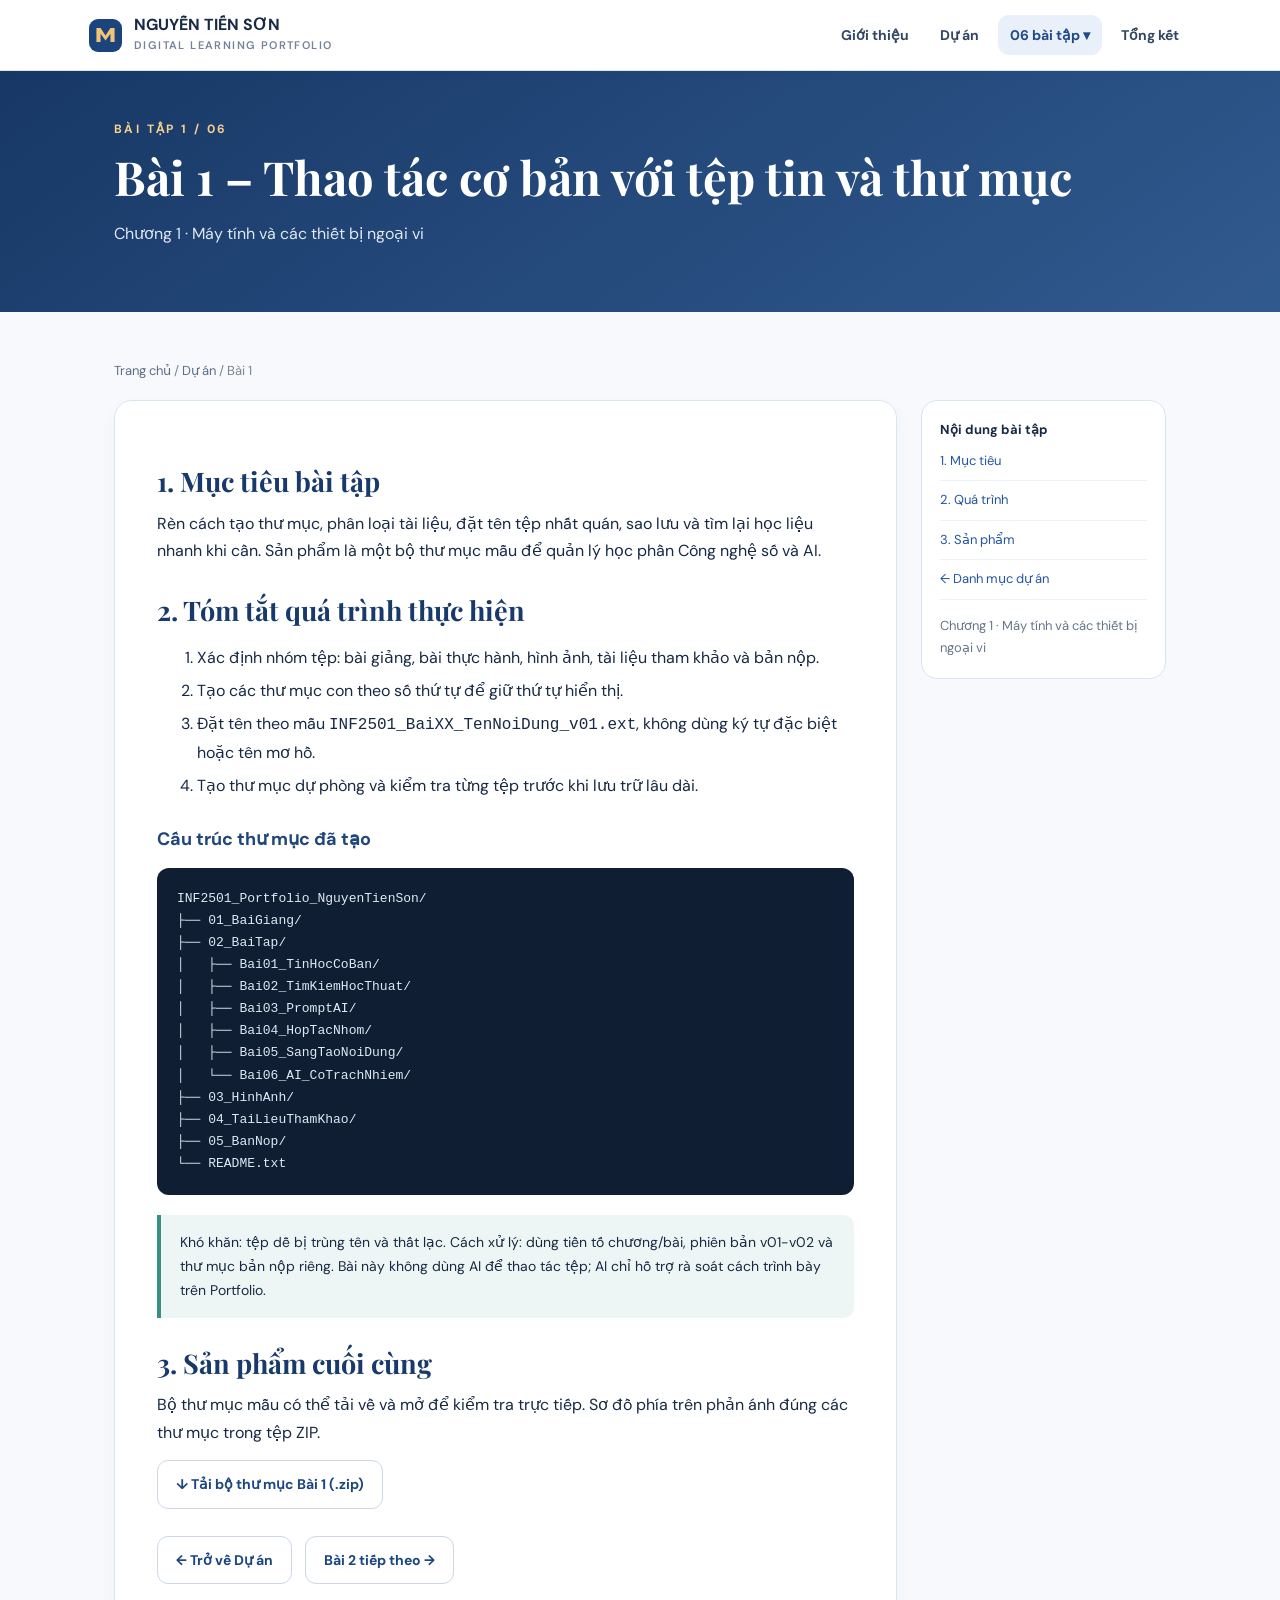
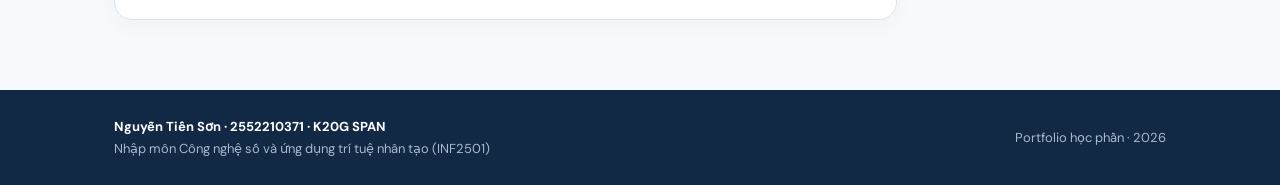
==== bai1.html @ 45c029fb "Initial commit" ====
<!doctype html><html lang="vi"><head><meta charset="UTF-8"><meta name="viewport" content="width=device-width, initial-scale=1"><meta name="description" content="Portfolio học phần Nhập môn Công nghệ số và ứng dụng trí tuệ nhân tạo của Nguyễn Tiến Sơn, K20G SPAN."><title>Bài 1 – Thao tác cơ bản với tệp tin và thư mục | Nguyễn Tiến Sơn</title><link rel="stylesheet" href="assets/style.css"></head><body><header><nav class="nav"><a class="brand" href="index.html"><svg viewBox="0 0 40 40" fill="none" aria-hidden="true"><rect width="40" height="40" rx="11" fill="#1B437C"/><path d="M9 28V11h5l6 9 6-9h5v17h-5V18l-6 8-6-8v10H9z" fill="#F1C577"/></svg><span>NGUYỄN TIẾN SƠN<br><small>Digital learning portfolio</small></span></a><div class="menu"><a href="index.html" class="">Giới thiệu</a><a href="projects.html" class="">Dự án</a><details class="current"><summary>06 bài tập ▾</summary><div class="dropdown"><a href="bai1.html">Bài 1 · Quản lý tệp tin</a><a href="bai2.html">Bài 2 · Đánh giá nguồn học thuật</a><a href="bai3.html">Bài 3 · Viết prompt hiệu quả</a><a href="bai4.html">Bài 4 · Hợp tác trực tuyến</a><a href="bai5.html">Bài 5 · Sáng tạo nội dung với AI</a><a href="bai6.html">Bài 6 · Sử dụng AI có trách nhiệm</a></div></details><a href="conclusion.html" class="">Tổng kết</a></div></nav></header><main><section class="pagehead"><div class="wrap"><div class="eyebrow">Bài tập 1 / 06</div><h1>Bài 1 – Thao tác cơ bản với tệp tin và thư mục</h1><p>Chương 1 · Máy tính và các thiết bị ngoại vi</p></div></section><section class="main"><div class="wrap"><div class="crumb"><a href="index.html">Trang chủ</a> / <a href="projects.html">Dự án</a> / Bài 1</div><div class="content-shell"><article class="content"><h2 id="muctieu">1. Mục tiêu bài tập</h2><p>Rèn cách tạo thư mục, phân loại tài liệu, đặt tên tệp nhất quán, sao lưu và tìm lại học liệu nhanh khi cần. Sản phẩm là một bộ thư mục mẫu để quản lý học phần Công nghệ số và AI.</p><h2 id="quatrinh">2. Tóm tắt quá trình thực hiện</h2><ol><li>Xác định nhóm tệp: bài giảng, bài thực hành, hình ảnh, tài liệu tham khảo và bản nộp.</li><li>Tạo các thư mục con theo số thứ tự để giữ thứ tự hiển thị.</li><li>Đặt tên theo mẫu <code>INF2501_BaiXX_TenNoiDung_v01.ext</code>, không dùng ký tự đặc biệt hoặc tên mơ hồ.</li><li>Tạo thư mục dự phòng và kiểm tra từng tệp trước khi lưu trữ lâu dài.</li></ol><h3>Cấu trúc thư mục đã tạo</h3><pre>INF2501_Portfolio_NguyenTienSon/
├── 01_BaiGiang/
├── 02_BaiTap/
│   ├── Bai01_TinHocCoBan/
│   ├── Bai02_TimKiemHocThuat/
│   ├── Bai03_PromptAI/
│   ├── Bai04_HopTacNhom/
│   ├── Bai05_SangTaoNoiDung/
│   └── Bai06_AI_CoTrachNhiem/
├── 03_HinhAnh/
├── 04_TaiLieuThamKhao/
├── 05_BanNop/
└── README.txt</pre><div class="note">Khó khăn: tệp dễ bị trùng tên và thất lạc. Cách xử lý: dùng tiền tố chương/bài, phiên bản v01-v02 và thư mục bản nộp riêng. Bài này không dùng AI để thao tác tệp; AI chỉ hỗ trợ rà soát cách trình bày trên Portfolio.</div><h2 id="sanpham">3. Sản phẩm cuối cùng</h2><p>Bộ thư mục mẫu có thể tải về và mở để kiểm tra trực tiếp. Sơ đồ phía trên phản ánh đúng các thư mục trong tệp ZIP.</p><p><a class="btn" href="tai-lieu/Bai01_CauTrucThuMuc.zip" download>↓ Tải bộ thư mục Bài 1 (.zip)</a></p><div class="actions"><a class="btn" href="projects.html">← Trở về Dự án</a><a class="btn" href="bai2.html">Bài 2 tiếp theo →</a></div></article><aside class="side"><strong>Nội dung bài tập</strong><a href="#muctieu">1. Mục tiêu</a><a href="#quatrinh">2. Quá trình</a><a href="#sanpham">3. Sản phẩm</a><a href="projects.html">← Danh mục dự án</a><div style="margin-top:15px;color:#66768b">Chương 1 · Máy tính và các thiết bị ngoại vi</div></aside></div></div></section></main><footer><div class="wrap"><div><strong>Nguyễn Tiến Sơn · 2552210371 · K20G SPAN</strong><br><span class="footer-note">Nhập môn Công nghệ số và ứng dụng trí tuệ nhân tạo (INF2501)</span></div><div class="footer-note">Portfolio học phần · 2026</div></div></footer><script src="assets/app.js"></script></body></html>
---- assets/style.css ----
@import url('https://fonts.googleapis.com/css2?family=DM+Sans:wght@400;500;600;700&family=Playfair+Display:wght@600;700&display=swap');
:root{--ink:#172944;--blue:#193c78;--blue2:#3056a0;--gold:#eebf6b;--muted:#596778;--line:#dae4f0;--paper:#f7f9fc;--white:#fff;--green:#0e766b}*{box-sizing:border-box}html{scroll-behavior:smooth}body{margin:0;color:var(--ink);background:var(--paper);font:16px/1.73 'DM Sans',Arial,sans-serif}a{color:#2455a1;text-decoration:none}a:hover{text-decoration:underline}a:focus-visible,button:focus-visible{outline:3px solid #edb444;outline-offset:3px}header{background:#fff;border-bottom:1px solid var(--line);position:sticky;top:0;z-index:15;box-shadow:0 2px 12px #2238520a}.nav{max-width:1150px;margin:auto;padding:15px 24px;display:flex;align-items:center;justify-content:space-between;gap:24px}.brand{display:flex;align-items:center;gap:12px;color:var(--ink);font-weight:700;line-height:1.18}.brand svg{height:33px;width:33px}.brand small{font-size:11px;letter-spacing:1.4px;font-weight:600;color:#73829b;text-transform:uppercase}.menu{display:flex;align-items:center;gap:7px;flex-wrap:wrap}.menu>a,.menu details>summary{padding:8px 12px;border-radius:11px;color:#324764;font-size:14px;font-weight:700;cursor:pointer;list-style:none}.menu>a.current,.menu details.current>summary,.menu>a:hover,.menu details>summary:hover{background:#eaf0f9;color:#204a89;text-decoration:none}.menu details{position:relative}.menu summary::-webkit-details-marker{display:none}.dropdown{position:absolute;right:0;top:42px;width:260px;background:white;box-shadow:0 13px 38px #26344e24;padding:9px;border:1px solid var(--line);border-radius:14px}.dropdown a{display:block;padding:9px 12px;border-radius:7px;font-size:13px}.dropdown a:hover{background:#eff4fa;text-decoration:none}.wrap{max-width:1100px;margin:auto;padding:0 24px}.hero{background:linear-gradient(125deg,#102b5b 0%,#214c8a 67%,#3b679c 100%);color:#fff;padding:72px 0;position:relative;overflow:hidden}.hero:after{content:'';position:absolute;width:430px;height:430px;border:1px solid #ffffff20;border-radius:50%;right:-150px;top:-90px;box-shadow:0 0 0 66px #ffffff08,0 0 0 130px #ffffff06;pointer-events:none}.hero .wrap{display:grid;grid-template-columns:1.3fr .7fr;align-items:center;gap:65px}.eyebrow{font-size:12px;letter-spacing:2.4px;text-transform:uppercase;font-weight:700;color:#f7cf8b}.hero h1{font:700 clamp(38px,5.5vw,69px)/1.1 'Playfair Display',Georgia,serif;margin:14px 0 22px}.hero h1 span{color:var(--gold)}.hero p{max-width:620px;color:#e5ecf7;font-size:17px}.hero-photo{width:100%;max-width:315px;aspect-ratio:4/5;object-fit:cover;object-position:50% 21%;border-radius:170px 170px 20px 20px;border:7px solid #ffffffd0;box-shadow:0 18px 55px #0003;justify-self:center;background:white}.pills{display:flex;flex-wrap:wrap;gap:10px;margin:25px 0}.pill{display:inline-flex;padding:7px 13px;border:1px solid #ffffff5b;background:#ffffff16;color:#fff;border-radius:99px;font-size:12px;font-weight:700}.actions{display:flex;gap:13px;flex-wrap:wrap;margin-top:27px}.btn{border:1px solid #ced8e6;display:inline-flex;gap:8px;align-items:center;justify-content:center;padding:11px 18px;border-radius:11px;font-size:14px;font-weight:700;background:white;color:#1b467f;cursor:pointer}.btn:hover{text-decoration:none;background:#f0f4fa}.btn.gold{background:var(--gold);border-color:var(--gold);color:#172944}.btn.gold:hover{background:#ffcf84}.main{padding:48px 0 70px}.section-title{font:700 31px/1.25 'Playfair Display',Georgia,serif;margin:0 0 15px}.section-intro{color:var(--muted);max-width:810px;margin-bottom:24px}.grid{display:grid;grid-template-columns:repeat(3,minmax(0,1fr));gap:20px}.card{border:1px solid var(--line);border-radius:18px;background:#fff;padding:24px;box-shadow:0 7px 20px #12326108}.card h2,.card h3{margin:8px 0 7px;font-size:20px;line-height:1.35}.card p{color:#566477;font-size:14px}.card .tag{color:var(--green);font-size:12px;letter-spacing:.7px;font-weight:800;text-transform:uppercase}.card .n{font:700 45px/1 'Playfair Display',Georgia,serif;color:#d9e4f3}.card .foot{border-top:1px solid #e9eef6;padding-top:12px;margin-top:18px;font-weight:700;font-size:13px}.content{background:#fff;border:1px solid var(--line);border-radius:18px;padding:35px 42px;box-shadow:0 7px 20px #12326108}.content h2{font:700 27px/1.35 'Playfair Display',Georgia,serif;margin:27px 0 10px;color:#18396b}.content h3{font-size:18px;margin:24px 0 8px;color:#204779}.content p{margin:0 0 14px}.content li{margin:5px 0}.content table{width:100%;border-collapse:collapse;margin:17px 0 24px;font-size:14px}.content th,.content td{border:1px solid #d9e2ef;text-align:left;padding:10px 12px;vertical-align:top}.content th{background:#edf2f9}.content blockquote{border-left:4px solid #d5a548;margin:18px 0;padding:12px 18px;background:#fffbef;color:#46536d}.content pre{background:#101e33;color:#dfe9f5;padding:20px;border-radius:12px;overflow:auto;line-height:1.7;font-size:13px}.crumb{color:#7b8695;font-size:13px;margin-bottom:18px}.crumb a{color:#5b6e87}.pagehead{background:linear-gradient(145deg,#173866,#315a8f);padding:48px 0;color:white}.pagehead h1{font:700 clamp(30px,4vw,47px)/1.17 'Playfair Display',Georgia,serif;margin:9px 0}.pagehead p{color:#e0e8f3;max-width:780px}.content-shell{display:grid;grid-template-columns:minmax(0,1fr) 245px;gap:24px;align-items:start}.side{position:sticky;top:100px;background:white;border:1px solid var(--line);padding:18px;border-radius:16px;font-size:13px}.side a{display:block;padding:8px 0;border-bottom:1px solid #ecf0f7}.note{background:#eef6f5;border-left:4px solid #389084;padding:15px 19px;border-radius:0 10px 10px 0;font-size:14px;margin:20px 0}.flag{background:#fff4e2;border-left:4px solid #dcb05b;padding:15px 19px;border-radius:0 10px 10px 0;font-size:14px;margin:20px 0}.diagram{display:flex;align-items:stretch;gap:12px;flex-wrap:wrap;margin:21px 0}.step{background:#f1f5fb;border:1px solid #d4e0ee;padding:18px 17px;flex:1;min-width:155px;border-radius:13px;font-weight:700;font-size:14px}.step small{display:block;font-weight:400;color:#536780;font-size:12px}.sample-poster{padding:36px;border-radius:18px;color:white;background:radial-gradient(circle at 85% 20%,#f9ce8245,transparent 31%),linear-gradient(135deg,#19315f,#1c5b74);overflow:hidden}.sample-poster .big{font:700 38px/1.2 'Playfair Display',Georgia,serif;max-width:600px;margin:6px 0 15px}.sample-poster .columns{display:grid;grid-template-columns:repeat(5,1fr);gap:10px}.sample-poster .columns>div{background:#ffffff17;border:1px solid #ffffff40;padding:12px;border-radius:9px;font-size:13px}.sample-poster .columns strong{display:block;color:#ffe0a8;font-size:23px}.refs{font-size:12.5px;color:#5a6a7d;margin-top:22px;border-top:1px solid #e3eaf3;padding-top:13px;word-break:break-word}.project-links{display:grid;grid-template-columns:repeat(2,1fr);gap:12px}.project-links a{border:1px solid var(--line);padding:11px 14px;border-radius:11px;font-size:14px;font-weight:700;background:#f9fbfd}.project-links a:hover{background:#edf3fa;text-decoration:none}footer{background:#112944;color:#c9d7e8;padding:26px 0;font-size:13px}footer strong{color:white}footer .wrap{display:flex;align-items:center;justify-content:space-between;gap:14px;flex-wrap:wrap}.footer-note{opacity:.83}.two{display:grid;grid-template-columns:1fr 1fr;gap:23px}.small{font-size:13px;color:#647486}.toc-list{padding-left:23px}.toc-list li{margin:8px 0}::selection{background:#e9ce90;color:#152844}@media(max-width:850px){.hero .wrap{grid-template-columns:1fr 220px;gap:30px}.grid{grid-template-columns:repeat(2,1fr)}.content-shell{grid-template-columns:1fr}.side{position:static}.sample-poster .columns{grid-template-columns:repeat(3,1fr)}}@media(max-width:620px){.nav{display:block;padding:12px 17px}.menu{margin-top:12px;gap:0}.menu>a,.menu details>summary{font-size:12px;padding:7px 9px}.dropdown{left:0;right:auto}.wrap{padding:0 17px}.hero{padding:40px 0}.hero .wrap{display:flex;flex-direction:column-reverse;align-items:flex-start;gap:27px}.hero-photo{width:165px;border-width:5px;align-self:flex-start;border-radius:100px 100px 16px 16px}.hero h1{font-size:40px}.main{padding:26px 0 45px}.content{padding:23px 18px}.grid,.two,.project-links{grid-template-columns:1fr}.pagehead{padding:29px 0}.sample-poster{padding:20px}.sample-poster .big{font-size:28px}.sample-poster .columns{grid-template-columns:repeat(2,1fr)}}
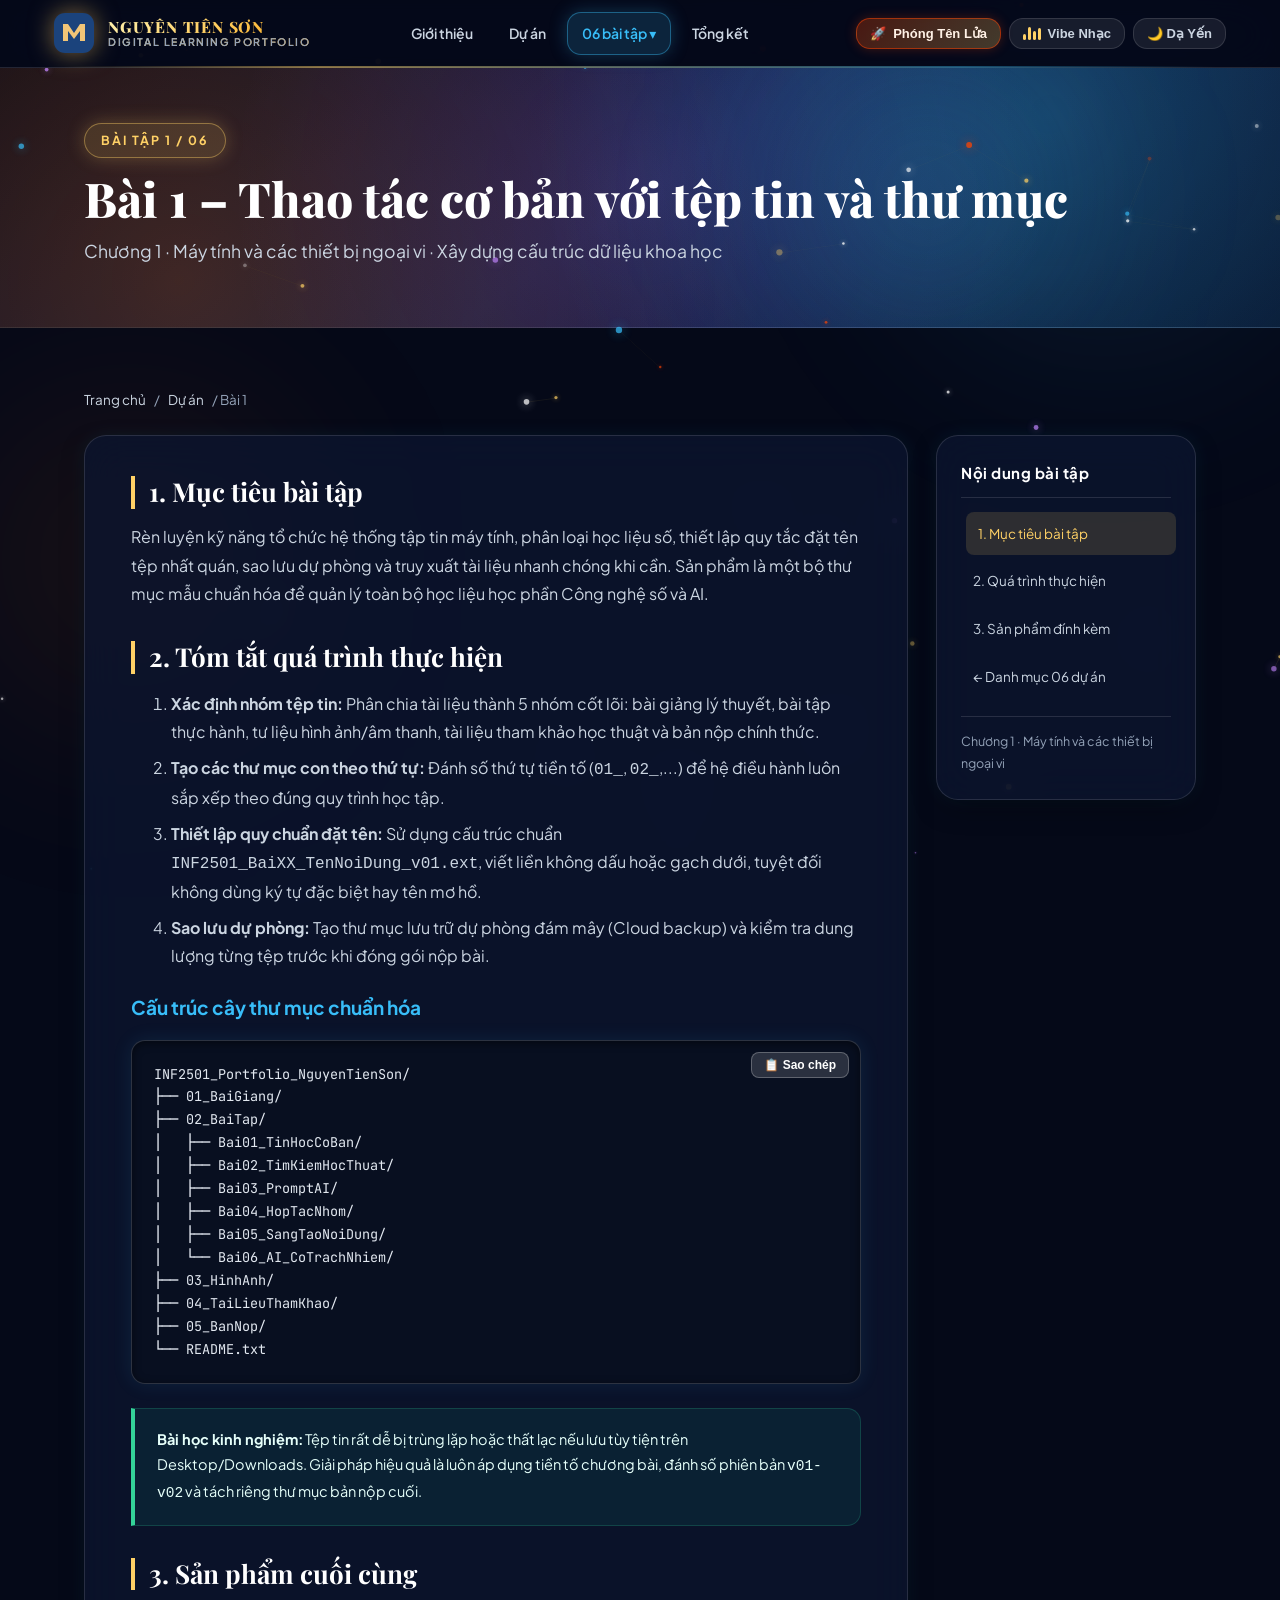
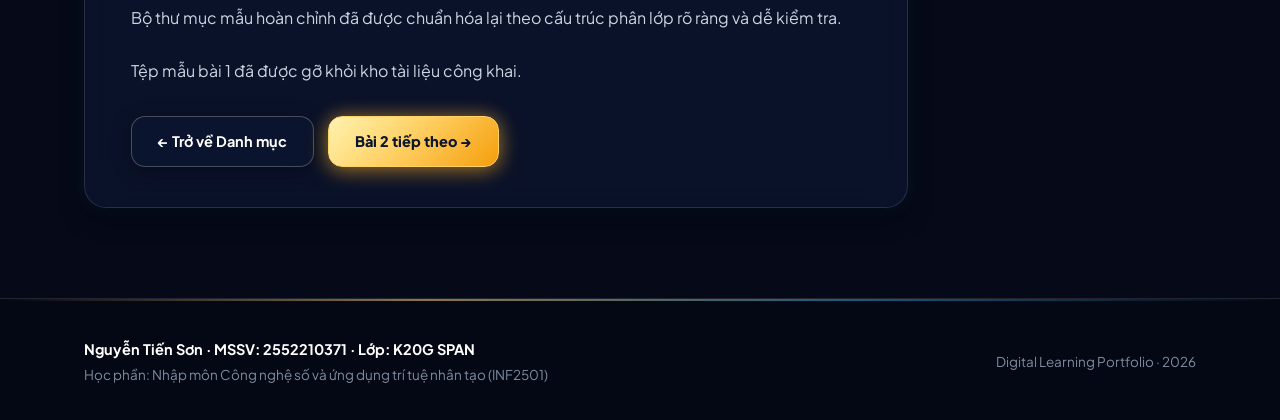
==== commit 1d153d27: "Clean portfolio draft" ====
--- a/bai1.html
+++ b/bai1.html
@@ -1,4 +1,78 @@
-<!doctype html><html lang="vi"><head><meta charset="UTF-8"><meta name="viewport" content="width=device-width, initial-scale=1"><meta name="description" content="Portfolio học phần Nhập môn Công nghệ số và ứng dụng trí tuệ nhân tạo của Nguyễn Tiến Sơn, K20G SPAN."><title>Bài 1 – Thao tác cơ bản với tệp tin và thư mục | Nguyễn Tiến Sơn</title><link rel="stylesheet" href="assets/style.css"></head><body><header><nav class="nav"><a class="brand" href="index.html"><svg viewBox="0 0 40 40" fill="none" aria-hidden="true"><rect width="40" height="40" rx="11" fill="#1B437C"/><path d="M9 28V11h5l6 9 6-9h5v17h-5V18l-6 8-6-8v10H9z" fill="#F1C577"/></svg><span>NGUYỄN TIẾN SƠN<br><small>Digital learning portfolio</small></span></a><div class="menu"><a href="index.html" class="">Giới thiệu</a><a href="projects.html" class="">Dự án</a><details class="current"><summary>06 bài tập ▾</summary><div class="dropdown"><a href="bai1.html">Bài 1 · Quản lý tệp tin</a><a href="bai2.html">Bài 2 · Đánh giá nguồn học thuật</a><a href="bai3.html">Bài 3 · Viết prompt hiệu quả</a><a href="bai4.html">Bài 4 · Hợp tác trực tuyến</a><a href="bai5.html">Bài 5 · Sáng tạo nội dung với AI</a><a href="bai6.html">Bài 6 · Sử dụng AI có trách nhiệm</a></div></details><a href="conclusion.html" class="">Tổng kết</a></div></nav></header><main><section class="pagehead"><div class="wrap"><div class="eyebrow">Bài tập 1 / 06</div><h1>Bài 1 – Thao tác cơ bản với tệp tin và thư mục</h1><p>Chương 1 · Máy tính và các thiết bị ngoại vi</p></div></section><section class="main"><div class="wrap"><div class="crumb"><a href="index.html">Trang chủ</a> / <a href="projects.html">Dự án</a> / Bài 1</div><div class="content-shell"><article class="content"><h2 id="muctieu">1. Mục tiêu bài tập</h2><p>Rèn cách tạo thư mục, phân loại tài liệu, đặt tên tệp nhất quán, sao lưu và tìm lại học liệu nhanh khi cần. Sản phẩm là một bộ thư mục mẫu để quản lý học phần Công nghệ số và AI.</p><h2 id="quatrinh">2. Tóm tắt quá trình thực hiện</h2><ol><li>Xác định nhóm tệp: bài giảng, bài thực hành, hình ảnh, tài liệu tham khảo và bản nộp.</li><li>Tạo các thư mục con theo số thứ tự để giữ thứ tự hiển thị.</li><li>Đặt tên theo mẫu <code>INF2501_BaiXX_TenNoiDung_v01.ext</code>, không dùng ký tự đặc biệt hoặc tên mơ hồ.</li><li>Tạo thư mục dự phòng và kiểm tra từng tệp trước khi lưu trữ lâu dài.</li></ol><h3>Cấu trúc thư mục đã tạo</h3><pre>INF2501_Portfolio_NguyenTienSon/
+<!doctype html>
+<html lang="vi" data-theme="dark">
+<head>
+  <meta charset="UTF-8">
+  <meta name="viewport" content="width=device-width, initial-scale=1">
+  <meta name="description" content="Portfolio học phần Nhập môn Công nghệ số và ứng dụng trí tuệ nhân tạo của Nguyễn Tiến Sơn, K20G SPAN.">
+  <title>Bài 1 – Thao tác cơ bản với tệp tin và thư mục | Nguyễn Tiến Sơn</title>
+  <link rel="stylesheet" href="assets/style.css">
+</head>
+<body>
+  <!-- Ambient Glow Backgrounds -->
+  <div class="ambient-glow ambient-glow-1"></div>
+  <div class="ambient-glow ambient-glow-2"></div>
+
+  <!-- Header Navigation -->
+  <header>
+    <nav class="nav">
+      <a class="brand" href="index.html">
+        <svg viewBox="0 0 40 40" fill="none" aria-hidden="true">
+          <rect width="40" height="40" rx="11" fill="#1B437C"/>
+          <path d="M9 28V11h5l6 9 6-9h5v17h-5V18l-6 8-6-8v10H9z" fill="#F1C577"/>
+        </svg>
+        <span>NGUYỄN TIẾN SƠN<br><small>Digital learning portfolio</small></span>
+      </a>
+      <div class="menu">
+        <a href="index.html" class="">Giới thiệu</a>
+        <a href="projects.html" class="">Dự án</a>
+        <details class="current">
+          <summary>06 bài tập ▾</summary>
+          <div class="dropdown">
+            <a href="bai1.html">Bài 1 · Quản lý tệp tin</a>
+            <a href="bai2.html">Bài 2 · Đánh giá nguồn học thuật</a>
+            <a href="bai3.html">Bài 3 · Viết prompt hiệu quả</a>
+            <a href="bai4.html">Bài 4 · Hợp tác trực tuyến</a>
+            <a href="bai5.html">Bài 5 · Sáng tạo nội dung với AI</a>
+            <a href="bai6.html">Bài 6 · Sử dụng AI có trách nhiệm</a>
+          </div>
+        </details>
+        <a href="conclusion.html" class="">Tổng kết</a>
+      </div>
+    </nav>
+  </header>
+
+  <main>
+    <!-- Page Header -->
+    <section class="pagehead">
+      <div class="wrap">
+        <div class="eyebrow">Bài tập 1 / 06</div>
+        <h1>Bài 1 – Thao tác cơ bản với tệp tin và thư mục</h1>
+        <p>Chương 1 · Máy tính và các thiết bị ngoại vi · Xây dựng cấu trúc dữ liệu khoa học</p>
+      </div>
+    </section>
+
+    <!-- Main Content -->
+    <section class="main">
+      <div class="wrap">
+        <div class="crumb">
+          <a href="index.html">Trang chủ</a> / <a href="projects.html">Dự án</a> / Bài 1
+        </div>
+        
+        <div class="content-shell">
+          <article class="content">
+            <h2 id="muctieu">1. Mục tiêu bài tập</h2>
+            <p>Rèn luyện kỹ năng tổ chức hệ thống tập tin máy tính, phân loại học liệu số, thiết lập quy tắc đặt tên tệp nhất quán, sao lưu dự phòng và truy xuất tài liệu nhanh chóng khi cần. Sản phẩm là một bộ thư mục mẫu chuẩn hóa để quản lý toàn bộ học liệu học phần Công nghệ số và AI.</p>
+
+            <h2 id="quatrinh">2. Tóm tắt quá trình thực hiện</h2>
+            <ol>
+              <li><strong>Xác định nhóm tệp tin:</strong> Phân chia tài liệu thành 5 nhóm cốt lõi: bài giảng lý thuyết, bài tập thực hành, tư liệu hình ảnh/âm thanh, tài liệu tham khảo học thuật và bản nộp chính thức.</li>
+              <li><strong>Tạo các thư mục con theo thứ tự:</strong> Đánh số thứ tự tiền tố (<code>01_</code>, <code>02_</code>,...) để hệ điều hành luôn sắp xếp theo đúng quy trình học tập.</li>
+              <li><strong>Thiết lập quy chuẩn đặt tên:</strong> Sử dụng cấu trúc chuẩn <code>INF2501_BaiXX_TenNoiDung_v01.ext</code>, viết liền không dấu hoặc gạch dưới, tuyệt đối không dùng ký tự đặc biệt hay tên mơ hồ.</li>
+              <li><strong>Sao lưu dự phòng:</strong> Tạo thư mục lưu trữ dự phòng đám mây (Cloud backup) và kiểm tra dung lượng từng tệp trước khi đóng gói nộp bài.</li>
+            </ol>
+
+            <h3>Cấu trúc cây thư mục chuẩn hóa</h3>
+            <pre>INF2501_Portfolio_NguyenTienSon/
 ├── 01_BaiGiang/
 ├── 02_BaiTap/
 │   ├── Bai01_TinHocCoBan/
@@ -10,4 +84,50 @@
 ├── 03_HinhAnh/
 ├── 04_TaiLieuThamKhao/
 ├── 05_BanNop/
-└── README.txt</pre><div class="note">Khó khăn: tệp dễ bị trùng tên và thất lạc. Cách xử lý: dùng tiền tố chương/bài, phiên bản v01-v02 và thư mục bản nộp riêng. Bài này không dùng AI để thao tác tệp; AI chỉ hỗ trợ rà soát cách trình bày trên Portfolio.</div><h2 id="sanpham">3. Sản phẩm cuối cùng</h2><p>Bộ thư mục mẫu có thể tải về và mở để kiểm tra trực tiếp. Sơ đồ phía trên phản ánh đúng các thư mục trong tệp ZIP.</p><p><a class="btn" href="tai-lieu/Bai01_CauTrucThuMuc.zip" download>↓ Tải bộ thư mục Bài 1 (.zip)</a></p><div class="actions"><a class="btn" href="projects.html">← Trở về Dự án</a><a class="btn" href="bai2.html">Bài 2 tiếp theo →</a></div></article><aside class="side"><strong>Nội dung bài tập</strong><a href="#muctieu">1. Mục tiêu</a><a href="#quatrinh">2. Quá trình</a><a href="#sanpham">3. Sản phẩm</a><a href="projects.html">← Danh mục dự án</a><div style="margin-top:15px;color:#66768b">Chương 1 · Máy tính và các thiết bị ngoại vi</div></aside></div></div></section></main><footer><div class="wrap"><div><strong>Nguyễn Tiến Sơn · 2552210371 · K20G SPAN</strong><br><span class="footer-note">Nhập môn Công nghệ số và ứng dụng trí tuệ nhân tạo (INF2501)</span></div><div class="footer-note">Portfolio học phần · 2026</div></div></footer><script src="assets/app.js"></script></body></html>+└── README.txt</pre>
+
+            <div class="note">
+              <strong>Bài học kinh nghiệm:</strong> Tệp tin rất dễ bị trùng lặp hoặc thất lạc nếu lưu tùy tiện trên Desktop/Downloads. Giải pháp hiệu quả là luôn áp dụng tiền tố chương bài, đánh số phiên bản <code>v01-v02</code> và tách riêng thư mục bản nộp cuối.
+            </div>
+
+            <h2 id="sanpham">3. Sản phẩm cuối cùng</h2>
+            <p>Bộ thư mục mẫu hoàn chỉnh đã được chuẩn hóa lại theo cấu trúc phân lớp rõ ràng và dễ kiểm tra.</p>
+
+            <p style="margin: 24px 0;">Tệp mẫu bài 1 đã được gỡ khỏi kho tài liệu công khai.</p>
+
+            <div class="actions">
+              <a class="btn" href="projects.html">← Trở về Danh mục</a>
+              <a class="btn gold" href="bai2.html">Bài 2 tiếp theo →</a>
+            </div>
+          </article>
+
+          <!-- Sticky Sidebar -->
+          <aside class="side">
+            <strong>Nội dung bài tập</strong>
+            <a href="#muctieu">1. Mục tiêu bài tập</a>
+            <a href="#quatrinh">2. Quá trình thực hiện</a>
+            <a href="#sanpham">3. Sản phẩm đính kèm</a>
+            <a href="projects.html">← Danh mục 06 dự án</a>
+            <div style="margin-top:18px; padding-top:14px; border-top:1px solid var(--line); color:var(--text-muted); font-size:12.5px;">
+              Chương 1 · Máy tính và các thiết bị ngoại vi
+            </div>
+          </aside>
+        </div>
+      </div>
+    </section>
+  </main>
+
+  <!-- Footer -->
+  <footer>
+    <div class="wrap">
+      <div>
+        <strong>Nguyễn Tiến Sơn · MSSV: 2552210371 · Lớp: K20G SPAN</strong><br>
+        <span class="footer-note">Học phần: Nhập môn Công nghệ số và ứng dụng trí tuệ nhân tạo (INF2501)</span>
+      </div>
+      <div class="footer-note">Digital Learning Portfolio · 2026</div>
+    </div>
+  </footer>
+
+  <script src="assets/app.js"></script>
+</body>
+</html>
--- a/assets/style.css
+++ b/assets/style.css
@@ -1,2 +1,2043 @@
-@import url('https://fonts.googleapis.com/css2?family=DM+Sans:wght@400;500;600;700&family=Playfair+Display:wght@600;700&display=swap');
-:root{--ink:#172944;--blue:#193c78;--blue2:#3056a0;--gold:#eebf6b;--muted:#596778;--line:#dae4f0;--paper:#f7f9fc;--white:#fff;--green:#0e766b}*{box-sizing:border-box}html{scroll-behavior:smooth}body{margin:0;color:var(--ink);background:var(--paper);font:16px/1.73 'DM Sans',Arial,sans-serif}a{color:#2455a1;text-decoration:none}a:hover{text-decoration:underline}a:focus-visible,button:focus-visible{outline:3px solid #edb444;outline-offset:3px}header{background:#fff;border-bottom:1px solid var(--line);position:sticky;top:0;z-index:15;box-shadow:0 2px 12px #2238520a}.nav{max-width:1150px;margin:auto;padding:15px 24px;display:flex;align-items:center;justify-content:space-between;gap:24px}.brand{display:flex;align-items:center;gap:12px;color:var(--ink);font-weight:700;line-height:1.18}.brand svg{height:33px;width:33px}.brand small{font-size:11px;letter-spacing:1.4px;font-weight:600;color:#73829b;text-transform:uppercase}.menu{display:flex;align-items:center;gap:7px;flex-wrap:wrap}.menu>a,.menu details>summary{padding:8px 12px;border-radius:11px;color:#324764;font-size:14px;font-weight:700;cursor:pointer;list-style:none}.menu>a.current,.menu details.current>summary,.menu>a:hover,.menu details>summary:hover{background:#eaf0f9;color:#204a89;text-decoration:none}.menu details{position:relative}.menu summary::-webkit-details-marker{display:none}.dropdown{position:absolute;right:0;top:42px;width:260px;background:white;box-shadow:0 13px 38px #26344e24;padding:9px;border:1px solid var(--line);border-radius:14px}.dropdown a{display:block;padding:9px 12px;border-radius:7px;font-size:13px}.dropdown a:hover{background:#eff4fa;text-decoration:none}.wrap{max-width:1100px;margin:auto;padding:0 24px}.hero{background:linear-gradient(125deg,#102b5b 0%,#214c8a 67%,#3b679c 100%);color:#fff;padding:72px 0;position:relative;overflow:hidden}.hero:after{content:'';position:absolute;width:430px;height:430px;border:1px solid #ffffff20;border-radius:50%;right:-150px;top:-90px;box-shadow:0 0 0 66px #ffffff08,0 0 0 130px #ffffff06;pointer-events:none}.hero .wrap{display:grid;grid-template-columns:1.3fr .7fr;align-items:center;gap:65px}.eyebrow{font-size:12px;letter-spacing:2.4px;text-transform:uppercase;font-weight:700;color:#f7cf8b}.hero h1{font:700 clamp(38px,5.5vw,69px)/1.1 'Playfair Display',Georgia,serif;margin:14px 0 22px}.hero h1 span{color:var(--gold)}.hero p{max-width:620px;color:#e5ecf7;font-size:17px}.hero-photo{width:100%;max-width:315px;aspect-ratio:4/5;object-fit:cover;object-position:50% 21%;border-radius:170px 170px 20px 20px;border:7px solid #ffffffd0;box-shadow:0 18px 55px #0003;justify-self:center;background:white}.pills{display:flex;flex-wrap:wrap;gap:10px;margin:25px 0}.pill{display:inline-flex;padding:7px 13px;border:1px solid #ffffff5b;background:#ffffff16;color:#fff;border-radius:99px;font-size:12px;font-weight:700}.actions{display:flex;gap:13px;flex-wrap:wrap;margin-top:27px}.btn{border:1px solid #ced8e6;display:inline-flex;gap:8px;align-items:center;justify-content:center;padding:11px 18px;border-radius:11px;font-size:14px;font-weight:700;background:white;color:#1b467f;cursor:pointer}.btn:hover{text-decoration:none;background:#f0f4fa}.btn.gold{background:var(--gold);border-color:var(--gold);color:#172944}.btn.gold:hover{background:#ffcf84}.main{padding:48px 0 70px}.section-title{font:700 31px/1.25 'Playfair Display',Georgia,serif;margin:0 0 15px}.section-intro{color:var(--muted);max-width:810px;margin-bottom:24px}.grid{display:grid;grid-template-columns:repeat(3,minmax(0,1fr));gap:20px}.card{border:1px solid var(--line);border-radius:18px;background:#fff;padding:24px;box-shadow:0 7px 20px #12326108}.card h2,.card h3{margin:8px 0 7px;font-size:20px;line-height:1.35}.card p{color:#566477;font-size:14px}.card .tag{color:var(--green);font-size:12px;letter-spacing:.7px;font-weight:800;text-transform:uppercase}.card .n{font:700 45px/1 'Playfair Display',Georgia,serif;color:#d9e4f3}.card .foot{border-top:1px solid #e9eef6;padding-top:12px;margin-top:18px;font-weight:700;font-size:13px}.content{background:#fff;border:1px solid var(--line);border-radius:18px;padding:35px 42px;box-shadow:0 7px 20px #12326108}.content h2{font:700 27px/1.35 'Playfair Display',Georgia,serif;margin:27px 0 10px;color:#18396b}.content h3{font-size:18px;margin:24px 0 8px;color:#204779}.content p{margin:0 0 14px}.content li{margin:5px 0}.content table{width:100%;border-collapse:collapse;margin:17px 0 24px;font-size:14px}.content th,.content td{border:1px solid #d9e2ef;text-align:left;padding:10px 12px;vertical-align:top}.content th{background:#edf2f9}.content blockquote{border-left:4px solid #d5a548;margin:18px 0;padding:12px 18px;background:#fffbef;color:#46536d}.content pre{background:#101e33;color:#dfe9f5;padding:20px;border-radius:12px;overflow:auto;line-height:1.7;font-size:13px}.crumb{color:#7b8695;font-size:13px;margin-bottom:18px}.crumb a{color:#5b6e87}.pagehead{background:linear-gradient(145deg,#173866,#315a8f);padding:48px 0;color:white}.pagehead h1{font:700 clamp(30px,4vw,47px)/1.17 'Playfair Display',Georgia,serif;margin:9px 0}.pagehead p{color:#e0e8f3;max-width:780px}.content-shell{display:grid;grid-template-columns:minmax(0,1fr) 245px;gap:24px;align-items:start}.side{position:sticky;top:100px;background:white;border:1px solid var(--line);padding:18px;border-radius:16px;font-size:13px}.side a{display:block;padding:8px 0;border-bottom:1px solid #ecf0f7}.note{background:#eef6f5;border-left:4px solid #389084;padding:15px 19px;border-radius:0 10px 10px 0;font-size:14px;margin:20px 0}.flag{background:#fff4e2;border-left:4px solid #dcb05b;padding:15px 19px;border-radius:0 10px 10px 0;font-size:14px;margin:20px 0}.diagram{display:flex;align-items:stretch;gap:12px;flex-wrap:wrap;margin:21px 0}.step{background:#f1f5fb;border:1px solid #d4e0ee;padding:18px 17px;flex:1;min-width:155px;border-radius:13px;font-weight:700;font-size:14px}.step small{display:block;font-weight:400;color:#536780;font-size:12px}.sample-poster{padding:36px;border-radius:18px;color:white;background:radial-gradient(circle at 85% 20%,#f9ce8245,transparent 31%),linear-gradient(135deg,#19315f,#1c5b74);overflow:hidden}.sample-poster .big{font:700 38px/1.2 'Playfair Display',Georgia,serif;max-width:600px;margin:6px 0 15px}.sample-poster .columns{display:grid;grid-template-columns:repeat(5,1fr);gap:10px}.sample-poster .columns>div{background:#ffffff17;border:1px solid #ffffff40;padding:12px;border-radius:9px;font-size:13px}.sample-poster .columns strong{display:block;color:#ffe0a8;font-size:23px}.refs{font-size:12.5px;color:#5a6a7d;margin-top:22px;border-top:1px solid #e3eaf3;padding-top:13px;word-break:break-word}.project-links{display:grid;grid-template-columns:repeat(2,1fr);gap:12px}.project-links a{border:1px solid var(--line);padding:11px 14px;border-radius:11px;font-size:14px;font-weight:700;background:#f9fbfd}.project-links a:hover{background:#edf3fa;text-decoration:none}footer{background:#112944;color:#c9d7e8;padding:26px 0;font-size:13px}footer strong{color:white}footer .wrap{display:flex;align-items:center;justify-content:space-between;gap:14px;flex-wrap:wrap}.footer-note{opacity:.83}.two{display:grid;grid-template-columns:1fr 1fr;gap:23px}.small{font-size:13px;color:#647486}.toc-list{padding-left:23px}.toc-list li{margin:8px 0}::selection{background:#e9ce90;color:#152844}@media(max-width:850px){.hero .wrap{grid-template-columns:1fr 220px;gap:30px}.grid{grid-template-columns:repeat(2,1fr)}.content-shell{grid-template-columns:1fr}.side{position:static}.sample-poster .columns{grid-template-columns:repeat(3,1fr)}}@media(max-width:620px){.nav{display:block;padding:12px 17px}.menu{margin-top:12px;gap:0}.menu>a,.menu details>summary{font-size:12px;padding:7px 9px}.dropdown{left:0;right:auto}.wrap{padding:0 17px}.hero{padding:40px 0}.hero .wrap{display:flex;flex-direction:column-reverse;align-items:flex-start;gap:27px}.hero-photo{width:165px;border-width:5px;align-self:flex-start;border-radius:100px 100px 16px 16px}.hero h1{font-size:40px}.main{padding:26px 0 45px}.content{padding:23px 18px}.grid,.two,.project-links{grid-template-columns:1fr}.pagehead{padding:29px 0}.sample-poster{padding:20px}.sample-poster .big{font-size:28px}.sample-poster .columns{grid-template-columns:repeat(2,1fr)}}
+/* ==========================================================================
+   PORTFOLIO NGUYỄN TIẾN SƠN · INF2501
+   Theme: Cosmic Symphony & Hyper-Vibrant Rockets
+   (Siêu Sinh Động · Lung Linh · Đẳng Cấp Awwwards)
+   Sư phạm Âm nhạc & Công nghệ số
+   ========================================================================== */
+
+@import url('https://fonts.googleapis.com/css2?family=Plus+Jakarta+Sans:ital,wght@0,300;0,400;0,500;0,600;0,700;0,800;1,400;1,600&family=Playfair+Display:ital,wght@0,600;0,700;0,800;0,900;1,600;1,700&family=JetBrains+Mono:wght@400;600&display=swap');
+
+:root {
+  /* Dark Cosmic Celestial Theme (Dạ Yến Vũ Trụ Siêu Sinh Động) */
+  --bg-primary: #050918;
+  --bg-secondary: #0a1226;
+  --bg-card: rgba(12, 22, 48, 0.76);
+  --bg-card-hover: rgba(19, 34, 72, 0.9);
+  --bg-glass: rgba(9, 17, 38, 0.84);
+  --bg-header: rgba(5, 9, 24, 0.88);
+
+  --text-main: #f1f5f9;
+  --text-title: #ffffff;
+  --text-muted: #94a3b8;
+  --text-sub: #cbd5e1;
+  --link-color: #60a5fa;
+
+  --line: rgba(255, 255, 255, 0.12);
+  --line-strong: rgba(255, 255, 255, 0.24);
+  --line-glow: rgba(255, 209, 102, 0.45);
+
+  --gold: #ffd166;
+  --gold-glow: rgba(255, 209, 102, 0.55);
+  --gold-gradient: linear-gradient(135deg, #fff3b0 0%, #ffd166 45%, #f59e0b 100%);
+  --gold-shimmer: linear-gradient(90deg, #ffd166 0%, #ffffff 30%, #ff8800 60%, #ffd166 100%);
+
+  --cyan: #38bdf8;
+  --cyan-glow: rgba(56, 189, 248, 0.45);
+  --cyan-gradient: linear-gradient(135deg, #38bdf8 0%, #0284c7 100%);
+
+  --purple: #c084fc;
+  --green: #34d399;
+  --rocket-flame-1: #ff3b00;
+  --rocket-flame-2: #ff9100;
+  --rocket-flame-3: #ffd700;
+
+  --hero-bg: radial-gradient(circle at 82% 18%, rgba(56, 189, 248, 0.26) 0%, transparent 48%),
+              radial-gradient(circle at 14% 82%, rgba(255, 107, 0, 0.22) 0%, transparent 52%),
+              radial-gradient(circle at 50% 45%, rgba(168, 85, 247, 0.18) 0%, transparent 62%),
+              linear-gradient(145deg, #050a1c 0%, #0c1a3e 50%, #060e26 100%);
+
+  --card-shadow: 0 10px 30px -10px rgba(0, 0, 0, 0.6), 0 0 20px rgba(56, 189, 248, 0.08);
+  --card-shadow-hover: 0 24px 50px -10px rgba(0, 0, 0, 0.8), 0 0 35px rgba(255, 209, 102, 0.35);
+  --glow-ring: conic-gradient(from 0deg, #ffd166, #ff4500, #38bdf8, #a855f7, #ffd166);
+
+  --radius-sm: 8px;
+  --radius-md: 14px;
+  --radius-lg: 22px;
+  --radius-full: 9999px;
+
+  --transition-fast: 0.18s cubic-bezier(0.4, 0, 0.2, 1);
+  --transition-smooth: 0.35s cubic-bezier(0.16, 1, 0.3, 1);
+  --transition-bounce: 0.5s cubic-bezier(0.34, 1.56, 0.64, 1);
+}
+
+/* Light Theme (Ánh Sáng Tinh Tế) */
+[data-theme="light"] {
+  --bg-primary: #f8fafc;
+  --bg-secondary: #f1f5f9;
+  --bg-card: rgba(255, 255, 255, 0.88);
+  --bg-card-hover: rgba(255, 255, 255, 0.98);
+  --bg-glass: rgba(255, 255, 255, 0.88);
+  --bg-header: rgba(255, 255, 255, 0.94);
+
+  --text-main: #1e293b;
+  --text-title: #0f172a;
+  --text-muted: #64748b;
+  --text-sub: #334155;
+  --link-color: #1d4ed8;
+
+  --line: rgba(148, 163, 184, 0.25);
+  --line-strong: rgba(148, 163, 184, 0.45);
+  --line-glow: rgba(217, 119, 6, 0.35);
+
+  --gold: #d97706;
+  --gold-glow: rgba(217, 119, 6, 0.3);
+  --gold-gradient: linear-gradient(135deg, #d97706 0%, #b45309 100%);
+  --gold-shimmer: linear-gradient(90deg, #d97706 0%, #fef3c7 50%, #d97706 100%);
+
+  --cyan: #0284c7;
+  --cyan-glow: rgba(2, 132, 199, 0.3);
+  --cyan-gradient: linear-gradient(135deg, #0284c7 0%, #0369a1 100%);
+
+  --green: #059669;
+
+  --hero-bg: radial-gradient(circle at 80% 20%, rgba(56, 189, 248, 0.14) 0%, transparent 45%),
+              radial-gradient(circle at 15% 85%, rgba(245, 158, 11, 0.14) 0%, transparent 50%),
+              linear-gradient(145deg, #1e3a8a 0%, #1e40af 60%, #172554 100%);
+
+  --card-shadow: 0 10px 25px -5px rgba(30, 41, 59, 0.08), 0 0 15px rgba(56, 189, 248, 0.05);
+  --card-shadow-hover: 0 20px 40px -10px rgba(30, 41, 59, 0.18), 0 0 25px rgba(217, 119, 6, 0.15);
+  --glow-ring: conic-gradient(from 0deg, #d97706, #0284c7, #7c3aed, #d97706);
+}
+
+/* ==========================================================================
+   RESET & BASE STYLES
+   ========================================================================== */
+*, *::before, *::after {
+  box-sizing: border-box;
+}
+
+html {
+  scroll-behavior: smooth;
+  font-size: 16px;
+}
+
+body {
+  margin: 0;
+  color: var(--text-main);
+  background-color: var(--bg-primary);
+  font-family: 'Plus Jakarta Sans', system-ui, -apple-system, BlinkMacSystemFont, 'Segoe UI', Roboto, sans-serif;
+  font-size: 1rem;
+  line-height: 1.75;
+  overflow-x: hidden;
+  position: relative;
+  transition: background-color var(--transition-smooth), color var(--transition-smooth);
+}
+
+/* Canvas Magic Particles Background */
+#magic-canvas {
+  position: fixed;
+  top: 0;
+  left: 0;
+  width: 100vw;
+  height: 100vh;
+  pointer-events: none;
+  z-index: 1;
+  opacity: 0.88;
+}
+
+/* Scroll Progress Bar */
+#scroll-progress {
+  position: fixed;
+  top: 0;
+  left: 0;
+  height: 4px;
+  width: 0%;
+  background: linear-gradient(90deg, #ffd166, #ff4500, #38bdf8, #a855f7, #ffd166);
+  background-size: 300% 100%;
+  animation: shimmerSweep 3s linear infinite;
+  z-index: 1000;
+  box-shadow: 0 0 16px rgba(255, 209, 102, 0.9), 0 0 26px rgba(255, 69, 0, 0.7);
+  transition: width 0.1s ease-out;
+}
+
+@keyframes shimmerSweep {
+  0% { background-position: 100% 50%; }
+  100% { background-position: 0% 50%; }
+}
+
+/* Comet Stardust Cursor Trail (Vệt sao theo con trỏ chuột) */
+.cursor-stardust {
+  position: fixed;
+  pointer-events: none;
+  border-radius: 50%;
+  z-index: 99999;
+  animation: stardustFade 0.65s cubic-bezier(0.1, 0.8, 0.3, 1) forwards;
+}
+
+@keyframes stardustFade {
+  0% {
+    opacity: 1;
+    transform: translate(-50%, -50%) scale(1) rotate(0deg);
+  }
+  100% {
+    opacity: 0;
+    transform: translate(-50%, -50%) scale(0.15) translateY(18px) rotate(45deg);
+  }
+}
+
+/* Ambient Floating Cosmic Blobs */
+.ambient-glow {
+  position: fixed;
+  border-radius: 50%;
+  filter: blur(100px);
+  pointer-events: none;
+  z-index: 0;
+  opacity: 0.5;
+  animation: floatOrb 16s ease-in-out infinite alternate;
+}
+
+.ambient-glow-1 {
+  width: 550px;
+  height: 550px;
+  background: radial-gradient(circle, rgba(56, 189, 248, 0.3) 0%, transparent 70%);
+  top: -120px;
+  right: -100px;
+}
+
+.ambient-glow-2 {
+  width: 500px;
+  height: 500px;
+  background: radial-gradient(circle, rgba(255, 107, 0, 0.25) 0%, transparent 70%);
+  bottom: 10%;
+  left: -120px;
+  animation-duration: 20s;
+  animation-delay: -5s;
+}
+
+@keyframes floatOrb {
+  0% { transform: translate(0, 0) scale(1); }
+  100% { transform: translate(45px, -45px) scale(1.12); }
+}
+
+/* Typography elements */
+h1, h2, h3, h4, h5, h6 {
+  color: var(--text-title);
+  margin-top: 0;
+  font-weight: 700;
+  line-height: 1.25;
+}
+
+a {
+  color: var(--link-color);
+  text-decoration: none;
+  transition: color var(--transition-fast), text-shadow var(--transition-fast);
+}
+
+a:hover {
+  text-decoration: none;
+  color: var(--gold);
+  text-shadow: 0 0 10px var(--gold-glow);
+}
+
+a:focus-visible, button:focus-visible, details:focus-visible {
+  outline: 2px solid var(--gold);
+  outline-offset: 4px;
+}
+
+::selection {
+  background: rgba(255, 209, 102, 0.38);
+  color: #ffffff;
+}
+
+/* ==========================================================================
+   HEADER & NAVIGATION
+   ========================================================================== */
+header {
+  background: var(--bg-header);
+  backdrop-filter: blur(24px) saturate(190%);
+  -webkit-backdrop-filter: blur(24px) saturate(190%);
+  border-bottom: 1px solid var(--line);
+  position: sticky;
+  top: 0;
+  z-index: 100;
+  transition: all var(--transition-fast);
+}
+
+header::after {
+  content: '';
+  position: absolute;
+  bottom: -1px;
+  left: 0;
+  width: 100%;
+  height: 1.5px;
+  background: linear-gradient(90deg, transparent 5%, var(--gold-glow) 25%, var(--cyan-glow) 75%, transparent 95%);
+  opacity: 0.9;
+}
+
+.nav {
+  max-width: 1220px;
+  margin: auto;
+  padding: 12px 24px;
+  display: flex;
+  align-items: center;
+  justify-content: space-between;
+  gap: 16px;
+  position: relative;
+  z-index: 2;
+}
+
+.brand {
+  display: flex;
+  align-items: center;
+  gap: 14px;
+  color: var(--text-title);
+  font-weight: 700;
+  line-height: 1.15;
+  transition: transform var(--transition-bounce);
+}
+
+.brand:hover {
+  transform: translateY(-2px) scale(1.02);
+}
+
+.brand svg {
+  height: 40px;
+  width: 40px;
+  filter: drop-shadow(0 0 12px rgba(255, 209, 102, 0.5));
+  transition: transform var(--transition-bounce);
+}
+
+.brand:hover svg {
+  transform: rotate(8deg) scale(1.08);
+}
+
+.brand span {
+  font-family: 'Playfair Display', Georgia, serif;
+  font-size: 15.5px;
+  letter-spacing: 0.8px;
+  font-weight: 800;
+  background: var(--gold-gradient);
+  -webkit-background-clip: text;
+  -webkit-text-fill-color: transparent;
+}
+
+.brand small {
+  display: block;
+  font-family: 'Plus Jakarta Sans', sans-serif;
+  font-size: 10.5px;
+  letter-spacing: 1.6px;
+  font-weight: 600;
+  color: var(--text-muted);
+  text-transform: uppercase;
+  -webkit-text-fill-color: initial;
+}
+
+.menu {
+  display: flex;
+  align-items: center;
+  gap: 6px;
+  flex-wrap: wrap;
+}
+
+.menu > a, .menu details > summary {
+  padding: 8px 14px;
+  border-radius: var(--radius-md);
+  color: var(--text-sub);
+  font-size: 14px;
+  font-weight: 600;
+  cursor: pointer;
+  list-style: none;
+  transition: all var(--transition-fast);
+  border: 1px solid transparent;
+  display: inline-flex;
+  align-items: center;
+  gap: 6px;
+}
+
+.menu > a:hover, .menu details > summary:hover {
+  background: rgba(255, 209, 102, 0.14);
+  color: var(--gold);
+  border-color: rgba(255, 209, 102, 0.35);
+  box-shadow: 0 0 14px rgba(255, 209, 102, 0.2);
+  transform: translateY(-1px);
+}
+
+.menu > a.current, .menu details.current > summary {
+  background: rgba(56, 189, 248, 0.16);
+  color: var(--cyan);
+  border-color: rgba(56, 189, 248, 0.4);
+  box-shadow: 0 0 18px rgba(56, 189, 248, 0.25);
+}
+
+.menu details {
+  position: relative;
+}
+
+.menu summary::-webkit-details-marker {
+  display: none;
+}
+
+.dropdown {
+  position: absolute;
+  right: 0;
+  top: calc(100% + 8px);
+  width: 300px;
+  background: var(--bg-glass);
+  backdrop-filter: blur(28px) saturate(190%);
+  -webkit-backdrop-filter: blur(28px) saturate(190%);
+  box-shadow: 0 24px 50px rgba(0, 0, 0, 0.6), 0 0 30px rgba(56, 189, 248, 0.2);
+  padding: 10px;
+  border: 1px solid var(--line-strong);
+  border-radius: var(--radius-lg);
+  animation: dropdownIn 0.25s cubic-bezier(0.16, 1, 0.3, 1);
+  z-index: 110;
+}
+
+@keyframes dropdownIn {
+  from { opacity: 0; transform: translateY(-10px) scale(0.95); }
+  to { opacity: 1; transform: translateY(0) scale(1); }
+}
+
+.dropdown a {
+  display: flex;
+  align-items: center;
+  gap: 10px;
+  padding: 10px 14px;
+  border-radius: var(--radius-sm);
+  font-size: 13.5px;
+  font-weight: 500;
+  color: var(--text-main);
+  transition: all var(--transition-fast);
+}
+
+.dropdown a::before {
+  content: '✦';
+  font-size: 11px;
+  color: var(--gold);
+  opacity: 0.6;
+  transition: transform var(--transition-fast);
+}
+
+.dropdown a:hover {
+  background: rgba(255, 209, 102, 0.14);
+  color: var(--gold);
+  transform: translateX(5px);
+}
+
+.dropdown a:hover::before {
+  opacity: 1;
+  transform: scale(1.35) rotate(45deg);
+}
+
+/* Nav Controls */
+.nav-controls {
+  display: flex;
+  align-items: center;
+  gap: 8px;
+  margin-left: 6px;
+}
+
+.btn-ctrl {
+  background: rgba(255, 255, 255, 0.08);
+  border: 1px solid var(--line);
+  color: var(--text-sub);
+  padding: 7px 13px;
+  border-radius: var(--radius-md);
+  font-size: 13px;
+  font-weight: 600;
+  cursor: pointer;
+  display: inline-flex;
+  align-items: center;
+  gap: 7px;
+  transition: all var(--transition-fast);
+  user-select: none;
+}
+
+.btn-ctrl:hover {
+  background: rgba(255, 209, 102, 0.18);
+  color: var(--gold);
+  border-color: rgba(255, 209, 102, 0.4);
+  box-shadow: 0 0 16px rgba(255, 209, 102, 0.3);
+  transform: translateY(-2px);
+}
+
+/* Rocket Launch Button in Header */
+.btn-rocket-launch {
+  background: linear-gradient(135deg, rgba(255, 69, 0, 0.28) 0%, rgba(255, 209, 102, 0.25) 100%);
+  border-color: rgba(255, 69, 0, 0.5);
+  color: #fff1e6;
+  position: relative;
+  overflow: hidden;
+  box-shadow: 0 0 12px rgba(255, 69, 0, 0.25);
+}
+
+.btn-rocket-launch::after {
+  content: '';
+  position: absolute;
+  top: -50%;
+  left: -60%;
+  width: 40%;
+  height: 200%;
+  background: linear-gradient(90deg, transparent, rgba(255, 255, 255, 0.35), transparent);
+  transform: rotate(25deg);
+  animation: shineGleam 3.5s ease-in-out infinite;
+}
+
+@keyframes shineGleam {
+  0% { left: -60%; }
+  35% { left: 160%; }
+  100% { left: 160%; }
+}
+
+.btn-rocket-launch:hover {
+  background: linear-gradient(135deg, rgba(255, 69, 0, 0.45) 0%, rgba(255, 209, 102, 0.4) 100%);
+  border-color: #ff5500;
+  color: #ffffff;
+  box-shadow: 0 0 25px rgba(255, 69, 0, 0.6), 0 0 15px rgba(255, 209, 102, 0.5);
+  transform: translateY(-2px) scale(1.04);
+}
+
+.btn-rocket-launch .rocket-icon {
+  display: inline-block;
+  transition: transform 0.3s cubic-bezier(0.34, 1.56, 0.64, 1);
+}
+
+.btn-rocket-launch:hover .rocket-icon {
+  transform: translateY(-3px) rotate(-12deg) scale(1.25);
+}
+
+/* Equalizer Bars */
+.eq-bars {
+  display: inline-flex;
+  align-items: flex-end;
+  gap: 2.5px;
+  height: 14px;
+}
+
+.eq-bar {
+  width: 2.5px;
+  background: var(--gold);
+  border-radius: 2px;
+  animation: equalizerJump 1.2s ease-in-out infinite alternate;
+}
+
+.eq-bar:nth-child(1) { height: 6px; animation-delay: 0.1s; }
+.eq-bar:nth-child(2) { height: 13px; animation-delay: 0.3s; }
+.eq-bar:nth-child(3) { height: 9px; animation-delay: 0.15s; }
+.eq-bar:nth-child(4) { height: 12px; animation-delay: 0.4s; }
+
+@keyframes equalizerJump {
+  0% { height: 3px; }
+  100% { height: 14px; }
+}
+
+/* ==========================================================================
+   CONTAINER & LAYOUT
+   ========================================================================== */
+.wrap {
+  max-width: 1160px;
+  margin: auto;
+  padding: 0 24px;
+  position: relative;
+  z-index: 2;
+}
+
+/* ==========================================================================
+   HERO SECTION (COSMIC ROCKETS, PLANET & LIVE VISUALIZER)
+   ========================================================================== */
+.hero {
+  background: var(--hero-bg);
+  color: #fff;
+  padding: 85px 0 95px;
+  position: relative;
+  overflow: hidden;
+  border-bottom: 1px solid var(--line);
+}
+
+/* Decorative Saturn Planet in Hero */
+.cosmic-saturn {
+  position: absolute;
+  top: 30px;
+  right: 5%;
+  width: 120px;
+  height: 120px;
+  pointer-events: none;
+  opacity: 0.4;
+  z-index: 1;
+  animation: planetFloat 12s ease-in-out infinite alternate;
+}
+
+@keyframes planetFloat {
+  0% { transform: translateY(0) rotate(0deg); }
+  100% { transform: translateY(-16px) rotate(8deg); }
+}
+
+.hero::before {
+  content: '';
+  position: absolute;
+  top: -150px;
+  right: -100px;
+  width: 600px;
+  height: 600px;
+  background: radial-gradient(circle, rgba(255, 209, 102, 0.22) 0%, rgba(56, 189, 248, 0.12) 45%, transparent 70%);
+  border-radius: 50%;
+  pointer-events: none;
+  animation: floatOrb 12s ease-in-out infinite alternate;
+  z-index: 1;
+}
+
+.hero::after {
+  content: '';
+  position: absolute;
+  bottom: -100px;
+  left: -150px;
+  width: 500px;
+  height: 500px;
+  background: radial-gradient(circle, rgba(168, 85, 247, 0.2) 0%, transparent 65%);
+  border-radius: 50%;
+  pointer-events: none;
+  animation: floatOrb 15s ease-in-out infinite alternate-reverse;
+  z-index: 1;
+}
+
+.hero .wrap {
+  display: grid;
+  grid-template-columns: 1.35fr 0.65fr;
+  align-items: center;
+  gap: 55px;
+  position: relative;
+  z-index: 2;
+}
+
+.eyebrow {
+  display: inline-flex;
+  align-items: center;
+  gap: 8px;
+  padding: 6px 16px;
+  border-radius: var(--radius-full);
+  background: rgba(255, 209, 102, 0.14);
+  border: 1px solid rgba(255, 209, 102, 0.4);
+  font-size: 12.5px;
+  letter-spacing: 2px;
+  text-transform: uppercase;
+  font-weight: 700;
+  color: var(--gold);
+  box-shadow: 0 0 18px rgba(255, 209, 102, 0.25);
+  animation: badgeBounce 4s ease-in-out infinite alternate;
+}
+
+@keyframes badgeBounce {
+  0% { transform: translateY(0); }
+  100% { transform: translateY(-4px); }
+}
+
+.hero h1 {
+  font-family: 'Playfair Display', Georgia, serif;
+  font-weight: 800;
+  font-size: clamp(40px, 5.8vw, 70px);
+  line-height: 1.12;
+  margin: 18px 0 20px;
+  letter-spacing: -0.5px;
+  color: #ffffff;
+}
+
+.hero h1 span {
+  background: var(--gold-shimmer);
+  background-size: 250% auto;
+  -webkit-background-clip: text;
+  -webkit-text-fill-color: transparent;
+  animation: textShimmer 4s ease-in-out infinite alternate;
+  display: inline-block;
+  text-shadow: 0 0 35px rgba(255, 209, 102, 0.35);
+}
+
+@keyframes textShimmer {
+  0% { background-position: 0% 50%; }
+  100% { background-position: 100% 50%; }
+}
+
+.hero p {
+  max-width: 630px;
+  color: #e2e8f0;
+  font-size: 1.125rem;
+  line-height: 1.8;
+  font-weight: 400;
+  text-shadow: 0 2px 10px rgba(0, 0, 0, 0.35);
+}
+
+/* Live Symphony Waveform Widget in Hero (Tôn vinh Sư phạm Âm nhạc) */
+.hero-waveform-card {
+  display: inline-flex;
+  align-items: center;
+  gap: 14px;
+  background: rgba(13, 24, 52, 0.7);
+  backdrop-filter: blur(16px);
+  border: 1px solid rgba(255, 209, 102, 0.3);
+  padding: 10px 18px;
+  border-radius: var(--radius-full);
+  margin: 18px 0 6px;
+  cursor: pointer;
+  transition: all var(--transition-bounce);
+  box-shadow: 0 6px 20px rgba(0, 0, 0, 0.3), 0 0 15px rgba(255, 209, 102, 0.15);
+}
+
+.hero-waveform-card:hover {
+  transform: translateY(-3px) scale(1.02);
+  border-color: var(--gold);
+  box-shadow: 0 10px 25px rgba(0, 0, 0, 0.4), 0 0 25px rgba(255, 209, 102, 0.4);
+}
+
+.waveform-bars {
+  display: flex;
+  align-items: center;
+  gap: 3px;
+  height: 20px;
+}
+
+.wave-bar {
+  width: 3px;
+  background: linear-gradient(180deg, #ffd166, #ff4500);
+  border-radius: 99px;
+  animation: waveJump 1s ease-in-out infinite alternate;
+}
+
+.wave-bar:nth-child(1) { height: 8px; animation-delay: 0.05s; }
+.wave-bar:nth-child(2) { height: 16px; animation-delay: 0.2s; }
+.wave-bar:nth-child(3) { height: 12px; animation-delay: 0.1s; }
+.wave-bar:nth-child(4) { height: 19px; animation-delay: 0.35s; }
+.wave-bar:nth-child(5) { height: 10px; animation-delay: 0.15s; }
+.wave-bar:nth-child(6) { height: 17px; animation-delay: 0.3s; }
+.wave-bar:nth-child(7) { height: 7px; animation-delay: 0.08s; }
+.wave-bar:nth-child(8) { height: 15px; animation-delay: 0.25s; }
+
+@keyframes waveJump {
+  0% { height: 4px; }
+  100% { height: 20px; }
+}
+
+.waveform-label {
+  font-size: 12.5px;
+  font-weight: 700;
+  color: var(--gold);
+  letter-spacing: 0.3px;
+}
+
+/* Pills / Tags */
+.pills {
+  display: flex;
+  flex-wrap: wrap;
+  gap: 10px;
+  margin: 22px 0 28px;
+}
+
+.pill {
+  display: inline-flex;
+  align-items: center;
+  gap: 6px;
+  padding: 8px 16px;
+  border: 1px solid rgba(255, 255, 255, 0.2);
+  background: rgba(255, 255, 255, 0.08);
+  backdrop-filter: blur(12px);
+  -webkit-backdrop-filter: blur(12px);
+  color: #ffffff;
+  border-radius: var(--radius-full);
+  font-size: 12.5px;
+  font-weight: 600;
+  letter-spacing: 0.3px;
+  transition: all var(--transition-fast);
+  box-shadow: 0 4px 15px rgba(0, 0, 0, 0.15);
+}
+
+.pill::before {
+  content: '';
+  width: 6px;
+  height: 6px;
+  border-radius: 50%;
+  background: var(--gold);
+  box-shadow: 0 0 8px var(--gold);
+}
+
+.pill:hover {
+  background: rgba(255, 209, 102, 0.2);
+  border-color: var(--gold);
+  transform: translateY(-2px);
+  box-shadow: 0 0 18px rgba(255, 209, 102, 0.4);
+}
+
+/* Hero Actions & Buttons */
+.actions {
+  display: flex;
+  gap: 14px;
+  flex-wrap: wrap;
+  margin-top: 30px;
+}
+
+.btn {
+  border: 1px solid var(--line-strong);
+  display: inline-flex;
+  gap: 10px;
+  align-items: center;
+  justify-content: center;
+  padding: 12px 26px;
+  border-radius: var(--radius-md);
+  font-size: 14.5px;
+  font-weight: 700;
+  background: var(--bg-card);
+  backdrop-filter: blur(14px);
+  color: #ffffff;
+  cursor: pointer;
+  position: relative;
+  overflow: hidden;
+  transition: all var(--transition-bounce);
+  box-shadow: 0 4px 20px rgba(0, 0, 0, 0.3);
+}
+
+.btn::after {
+  content: '';
+  position: absolute;
+  top: 0;
+  left: -100%;
+  width: 60%;
+  height: 100%;
+  background: linear-gradient(90deg, transparent, rgba(255, 255, 255, 0.25), transparent);
+  transform: skewX(-20deg);
+  transition: left 0.6s ease;
+}
+
+.btn:hover::after {
+  left: 140%;
+}
+
+.btn:hover {
+  background: rgba(255, 255, 255, 0.2);
+  border-color: #ffffff;
+  transform: translateY(-3px) scale(1.02);
+  box-shadow: 0 8px 30px rgba(0, 0, 0, 0.4);
+  color: #ffffff;
+}
+
+.btn.gold {
+  background: var(--gold-gradient);
+  border-color: #ffd166;
+  color: #0c162c;
+  font-weight: 800;
+  box-shadow: 0 4px 22px rgba(245, 158, 11, 0.45), 0 0 18px rgba(255, 209, 102, 0.3);
+}
+
+.btn.gold:hover {
+  background: linear-gradient(135deg, #fff2a8 0%, #ffd166 50%, #f59e0b 100%);
+  transform: translateY(-4px) scale(1.04);
+  box-shadow: 0 10px 35px rgba(245, 158, 11, 0.65), 0 0 30px rgba(255, 209, 102, 0.6);
+  color: #070d1e;
+}
+
+/* ==========================================================================
+   HERO PHOTO FRAME & ORBITING MINI ROCKET
+   ========================================================================== */
+.hero-photo-wrapper {
+  position: relative;
+  display: inline-block;
+  justify-self: center;
+  z-index: 2;
+  perspective: 1000px;
+}
+
+.hero-photo-wrapper::before {
+  content: '';
+  position: absolute;
+  inset: -8px;
+  border-radius: 180px 180px 28px 28px;
+  background: var(--glow-ring);
+  filter: blur(14px);
+  opacity: 0.9;
+  animation: rotateRing 7s linear infinite;
+  z-index: -1;
+}
+
+@keyframes rotateRing {
+  0% { transform: rotate(0deg); }
+  100% { transform: rotate(360deg); }
+}
+
+.hero-photo {
+  width: 100%;
+  max-width: 320px;
+  aspect-ratio: 4/5;
+  object-fit: cover;
+  object-position: 50% 21%;
+  border-radius: 170px 170px 24px 24px;
+  border: 4px solid rgba(255, 255, 255, 0.9);
+  box-shadow: 0 25px 60px rgba(0, 0, 0, 0.65), 0 0 35px rgba(56, 189, 248, 0.35);
+  display: block;
+  background: #0d1e44;
+  transition: transform var(--transition-smooth), filter var(--transition-smooth);
+}
+
+.hero-photo-wrapper:hover .hero-photo {
+  transform: scale(1.03);
+  filter: brightness(1.05);
+}
+
+/* Floating Badges on Hero Photo */
+.floating-badge {
+  position: absolute;
+  background: rgba(10, 19, 42, 0.92);
+  backdrop-filter: blur(16px);
+  border: 1.5px solid rgba(255, 209, 102, 0.5);
+  padding: 8px 16px;
+  border-radius: var(--radius-full);
+  font-size: 12px;
+  font-weight: 700;
+  color: var(--gold);
+  display: flex;
+  align-items: center;
+  gap: 8px;
+  box-shadow: 0 10px 30px rgba(0, 0, 0, 0.6), 0 0 20px rgba(255, 209, 102, 0.4);
+  pointer-events: none;
+  animation: floatSlow 5s ease-in-out infinite alternate;
+  z-index: 5;
+}
+
+.floating-badge.badge-top {
+  top: 15px;
+  left: -25px;
+  animation-delay: 0s;
+}
+
+.floating-badge.badge-bottom {
+  bottom: 25px;
+  right: -25px;
+  animation-delay: -2.5s;
+  border-color: rgba(56, 189, 248, 0.6);
+  color: var(--cyan);
+  box-shadow: 0 10px 30px rgba(0, 0, 0, 0.6), 0 0 20px rgba(56, 189, 248, 0.45);
+}
+
+@keyframes floatSlow {
+  0% { transform: translateY(0px) rotate(0deg); }
+  100% { transform: translateY(-10px) rotate(2deg); }
+}
+
+/* Orbiting Mini Rocket in Hero */
+.hero-orbit-rocket {
+  position: absolute;
+  top: -22px;
+  right: -28px;
+  width: 54px;
+  height: 54px;
+  z-index: 10;
+  cursor: pointer;
+  animation: orbitHover 3.5s ease-in-out infinite alternate;
+  transition: transform 0.3s cubic-bezier(0.34, 1.56, 0.64, 1);
+}
+
+.hero-orbit-rocket:hover {
+  transform: scale(1.3) rotate(-15deg);
+}
+
+.hero-orbit-rocket .rocket-glow-pulse {
+  position: absolute;
+  inset: -10px;
+  border-radius: 50%;
+  background: radial-gradient(circle, rgba(255, 69, 0, 0.5) 0%, rgba(255, 209, 102, 0.25) 50%, transparent 70%);
+  animation: pulseGlow 1.2s ease-in-out infinite alternate;
+}
+
+@keyframes orbitHover {
+  0% { transform: translateY(0px) rotate(0deg); }
+  50% { transform: translateY(-14px) rotate(10deg); }
+  100% { transform: translateY(-4px) rotate(-8deg); }
+}
+
+@keyframes pulseGlow {
+  0% { transform: scale(0.9); opacity: 0.6; }
+  100% { transform: scale(1.3); opacity: 1; }
+}
+
+/* ==========================================================================
+   DYNAMIC SPACE ECOSYSTEM (TÊN LỬA VŨ TRỤ, SAO BĂNG, VỆ TINH)
+   ========================================================================== */
+.flying-rocket-container {
+  position: fixed;
+  pointer-events: auto;
+  z-index: 9990;
+  cursor: pointer;
+  filter: drop-shadow(0 0 16px rgba(255, 69, 0, 0.8)) drop-shadow(0 0 25px rgba(255, 209, 102, 0.6));
+  transform-origin: center center;
+  transition: filter 0.2s ease;
+}
+
+.flying-rocket-container:hover {
+  filter: drop-shadow(0 0 25px rgba(255, 209, 102, 1)) drop-shadow(0 0 45px rgba(255, 69, 0, 0.95));
+}
+
+.flying-rocket-svg {
+  width: 66px;
+  height: 66px;
+  display: block;
+}
+
+.rocket-flame-path {
+  animation: thrusterFlicker 0.12s ease-in-out infinite alternate;
+  transform-origin: 32px 46px;
+}
+
+@keyframes thrusterFlicker {
+  0% { transform: scale(0.9, 0.85); opacity: 0.85; }
+  100% { transform: scale(1.25, 1.45); opacity: 1; filter: drop-shadow(0 0 14px #ff9100); }
+}
+
+.rocket-particle {
+  position: fixed;
+  border-radius: 50%;
+  pointer-events: none;
+  z-index: 9988;
+  animation: particleFade 1.1s cubic-bezier(0.1, 0.8, 0.3, 1) forwards;
+}
+
+@keyframes particleFade {
+  0% {
+    opacity: 1;
+    transform: translate(0, 0) scale(1);
+  }
+  100% {
+    opacity: 0;
+    transform: translate(var(--dx, -15px), var(--dy, 25px)) scale(0.1);
+  }
+}
+
+.rocket-smoke-puff {
+  position: fixed;
+  border-radius: 50%;
+  background: radial-gradient(circle, rgba(255, 255, 255, 0.6) 0%, rgba(200, 220, 255, 0.25) 60%, transparent 100%);
+  pointer-events: none;
+  z-index: 9987;
+  animation: smokeExpand 1.4s ease-out forwards;
+}
+
+@keyframes smokeExpand {
+  0% {
+    opacity: 0.75;
+    transform: scale(0.5);
+  }
+  100% {
+    opacity: 0;
+    transform: scale(3);
+  }
+}
+
+/* Floating Space Satellite */
+.cosmic-satellite {
+  position: fixed;
+  pointer-events: none;
+  z-index: 3;
+  opacity: 0.8;
+  filter: drop-shadow(0 0 10px rgba(56, 189, 248, 0.5));
+  animation: satelliteDrift 45s linear infinite;
+}
+
+@keyframes satelliteDrift {
+  0% { transform: translate(-80px, 30vh) rotate(0deg); }
+  50% { transform: translate(55vw, 15vh) rotate(180deg); }
+  100% { transform: translate(105vw, 45vh) rotate(360deg); }
+}
+
+/* Shooting Stars / Meteors across background */
+.shooting-star {
+  position: fixed;
+  height: 2.5px;
+  background: linear-gradient(90deg, #ffffff, #ffd166, #38bdf8, transparent);
+  border-radius: 999px;
+  filter: drop-shadow(0 0 10px #38bdf8) drop-shadow(0 0 6px #ffd166);
+  pointer-events: none;
+  z-index: 2;
+  animation: shootStar 1.6s cubic-bezier(0.25, 0.1, 0.25, 1) forwards;
+}
+
+@keyframes shootStar {
+  0% {
+    opacity: 1;
+    width: 0px;
+    transform: translate(0, 0) rotate(var(--angle, -35deg));
+  }
+  35% {
+    opacity: 1;
+    width: 160px;
+  }
+  100% {
+    opacity: 0;
+    width: 0px;
+    transform: translate(var(--tx, 450px), var(--ty, 300px)) rotate(var(--angle, -35deg));
+  }
+}
+
+/* ==========================================================================
+   STAT HIGHLIGHT STRIP (3D TILT READY)
+   ========================================================================== */
+.stats-strip {
+  display: grid;
+  grid-template-columns: repeat(4, 1fr);
+  gap: 16px;
+  margin: -35px auto 40px;
+  position: relative;
+  z-index: 10;
+  perspective: 1200px;
+}
+
+.stat-item {
+  background: var(--bg-card);
+  backdrop-filter: blur(18px);
+  border: 1px solid var(--line);
+  padding: 20px 22px;
+  border-radius: var(--radius-lg);
+  box-shadow: var(--card-shadow);
+  display: flex;
+  align-items: center;
+  gap: 16px;
+  transition: transform var(--transition-smooth), border-color var(--transition-smooth), box-shadow var(--transition-smooth);
+  transform-style: preserve-3d;
+  position: relative;
+  overflow: hidden;
+}
+
+.stat-item:hover {
+  transform: translateY(-6px) scale(1.02);
+  border-color: var(--line-glow);
+  box-shadow: var(--card-shadow-hover);
+}
+
+.stat-icon {
+  width: 50px;
+  height: 50px;
+  border-radius: var(--radius-md);
+  background: rgba(255, 209, 102, 0.14);
+  border: 1px solid rgba(255, 209, 102, 0.35);
+  display: flex;
+  align-items: center;
+  justify-content: center;
+  font-size: 24px;
+  flex-shrink: 0;
+  box-shadow: 0 0 16px rgba(255, 209, 102, 0.25);
+  transition: transform var(--transition-bounce);
+}
+
+.stat-item:hover .stat-icon {
+  transform: scale(1.15) rotate(8deg);
+}
+
+.stat-item:nth-child(2) .stat-icon {
+  background: rgba(56, 189, 248, 0.14);
+  border-color: rgba(56, 189, 248, 0.35);
+  box-shadow: 0 0 16px rgba(56, 189, 248, 0.25);
+}
+
+.stat-item:nth-child(3) .stat-icon {
+  background: rgba(255, 69, 0, 0.14);
+  border-color: rgba(255, 69, 0, 0.35);
+  box-shadow: 0 0 16px rgba(255, 69, 0, 0.25);
+}
+
+.stat-item:nth-child(4) .stat-icon {
+  background: rgba(52, 211, 153, 0.14);
+  border-color: rgba(52, 211, 153, 0.35);
+  box-shadow: 0 0 16px rgba(52, 211, 153, 0.25);
+}
+
+.stat-content strong {
+  display: block;
+  font-size: 19px;
+  font-weight: 800;
+  color: var(--text-title);
+  line-height: 1.2;
+}
+
+.stat-content span {
+  font-size: 12.5px;
+  color: var(--text-muted);
+  font-weight: 500;
+}
+
+/* ==========================================================================
+   CARDS (3D TILT & DYNAMIC SPOTLIGHT & HOLOGRAPHIC GLARE)
+   ========================================================================== */
+.main {
+  padding: 60px 0 90px;
+  position: relative;
+  z-index: 2;
+}
+
+.section-title {
+  font-family: 'Playfair Display', Georgia, serif;
+  font-size: clamp(28px, 3.8vw, 40px);
+  font-weight: 800;
+  color: var(--text-title);
+  margin: 0 0 14px;
+  position: relative;
+  display: inline-block;
+}
+
+.section-title::after {
+  content: '';
+  display: block;
+  width: 70px;
+  height: 3.5px;
+  background: var(--gold-gradient);
+  border-radius: var(--radius-full);
+  margin-top: 10px;
+  box-shadow: 0 0 12px var(--gold-glow);
+}
+
+.section-intro {
+  color: var(--text-muted);
+  max-width: 820px;
+  margin-bottom: 35px;
+  font-size: 1.05rem;
+  line-height: 1.7;
+}
+
+.grid {
+  display: grid;
+  grid-template-columns: repeat(3, minmax(0, 1fr));
+  gap: 24px;
+  perspective: 1200px;
+}
+
+/* Card 3D tilt with dynamic light sheen */
+.card {
+  border: 1px solid var(--line);
+  border-radius: var(--radius-lg);
+  background: var(--bg-card);
+  backdrop-filter: blur(20px);
+  -webkit-backdrop-filter: blur(20px);
+  padding: 28px;
+  box-shadow: var(--card-shadow);
+  position: relative;
+  overflow: hidden;
+  display: flex;
+  flex-direction: column;
+  transform-style: preserve-3d;
+  transition: transform var(--transition-smooth), border-color var(--transition-smooth), box-shadow var(--transition-smooth);
+}
+
+/* Spotlight dynamic radial gradient */
+.card::before {
+  content: '';
+  position: absolute;
+  inset: 0;
+  background: radial-gradient(450px circle at var(--mouse-x, 50%) var(--mouse-y, 50%), rgba(255, 209, 102, 0.15), transparent 70%);
+  opacity: 0;
+  transition: opacity var(--transition-smooth);
+  pointer-events: none;
+  z-index: 1;
+}
+
+.card:hover::before {
+  opacity: 1;
+}
+
+/* Holographic Glare Sheen */
+.card-glare {
+  position: absolute;
+  inset: 0;
+  background: linear-gradient(135deg, rgba(255, 255, 255, 0.12) 0%, transparent 60%);
+  opacity: 0;
+  pointer-events: none;
+  transition: opacity 0.3s ease;
+  z-index: 2;
+}
+
+.card:hover .card-glare {
+  opacity: 1;
+}
+
+.card:hover {
+  transform: translateY(-8px) scale(1.02);
+  border-color: rgba(255, 209, 102, 0.55);
+  box-shadow: var(--card-shadow-hover);
+}
+
+.card h2, .card h3 {
+  margin: 10px 0 8px;
+  font-size: 20px;
+  font-weight: 700;
+  line-height: 1.35;
+  color: var(--text-title);
+  position: relative;
+  z-index: 3;
+}
+
+.card p {
+  color: var(--text-muted);
+  font-size: 14.5px;
+  line-height: 1.65;
+  margin: 0;
+  flex-grow: 1;
+  position: relative;
+  z-index: 3;
+}
+
+.card .tag {
+  color: var(--cyan);
+  font-size: 11.5px;
+  letter-spacing: 1px;
+  font-weight: 800;
+  text-transform: uppercase;
+  display: inline-flex;
+  align-items: center;
+  gap: 6px;
+  margin-bottom: 6px;
+  position: relative;
+  z-index: 3;
+}
+
+.card .tag::before {
+  content: '◈';
+  font-size: 10px;
+  color: var(--gold);
+}
+
+.card .n {
+  font-family: 'Playfair Display', Georgia, serif;
+  font-weight: 800;
+  font-size: 54px;
+  line-height: 1;
+  color: rgba(255, 255, 255, 0.12);
+  position: absolute;
+  top: 18px;
+  right: 22px;
+  user-select: none;
+  transition: all var(--transition-bounce);
+  z-index: 1;
+}
+
+.card:hover .n {
+  color: var(--gold);
+  opacity: 0.45;
+  transform: scale(1.15) rotate(-6deg);
+  text-shadow: 0 0 25px var(--gold-glow);
+}
+
+.card .foot {
+  border-top: 1px solid var(--line);
+  padding-top: 16px;
+  margin-top: 22px;
+  font-weight: 700;
+  font-size: 13.5px;
+  position: relative;
+  z-index: 3;
+}
+
+.card .foot a {
+  display: inline-flex;
+  align-items: center;
+  gap: 8px;
+  color: var(--gold);
+  transition: gap var(--transition-fast);
+}
+
+.card .foot a:hover {
+  gap: 12px;
+  text-shadow: 0 0 10px var(--gold-glow);
+}
+
+/* ==========================================================================
+   DETAIL PAGES (BAI 1 - 6 & CONCLUSION)
+   ========================================================================== */
+.pagehead {
+  background: var(--hero-bg);
+  padding: 55px 0 60px;
+  color: white;
+  border-bottom: 1px solid var(--line);
+  position: relative;
+  overflow: hidden;
+}
+
+.pagehead::before {
+  content: '';
+  position: absolute;
+  top: -100px;
+  right: 10%;
+  width: 450px;
+  height: 450px;
+  background: radial-gradient(circle, rgba(56, 189, 248, 0.2) 0%, transparent 65%);
+  pointer-events: none;
+  filter: blur(80px);
+}
+
+.pagehead h1 {
+  font-family: 'Playfair Display', Georgia, serif;
+  font-weight: 800;
+  font-size: clamp(30px, 4.2vw, 48px);
+  line-height: 1.2;
+  margin: 12px 0 8px;
+  color: #ffffff;
+}
+
+.pagehead p {
+  color: #cbd5e1;
+  max-width: 800px;
+  font-size: 1.1rem;
+  margin: 0;
+}
+
+.crumb {
+  color: var(--text-muted);
+  font-size: 13.5px;
+  margin-bottom: 24px;
+  display: flex;
+  align-items: center;
+  gap: 8px;
+}
+
+.crumb a {
+  color: var(--text-sub);
+}
+
+.crumb a:hover {
+  color: var(--gold);
+}
+
+.content-shell {
+  display: grid;
+  grid-template-columns: minmax(0, 1fr) 260px;
+  gap: 28px;
+  align-items: start;
+}
+
+.content {
+  background: var(--bg-card);
+  backdrop-filter: blur(20px);
+  -webkit-backdrop-filter: blur(20px);
+  border: 1px solid var(--line);
+  border-radius: var(--radius-lg);
+  padding: 40px 46px;
+  box-shadow: var(--card-shadow);
+  position: relative;
+}
+
+.content h2 {
+  font-family: 'Playfair Display', Georgia, serif;
+  font-weight: 700;
+  font-size: 26px;
+  margin: 32px 0 14px;
+  color: var(--text-title);
+  border-left: 4px solid var(--gold);
+  padding-left: 14px;
+}
+
+.content h2:first-of-type {
+  margin-top: 0;
+}
+
+.content h3 {
+  font-size: 19px;
+  margin: 26px 0 10px;
+  color: var(--cyan);
+}
+
+.content p {
+  margin: 0 0 16px;
+  line-height: 1.8;
+  color: var(--text-sub);
+}
+
+.content li {
+  margin: 8px 0;
+  color: var(--text-sub);
+}
+
+/* Tables */
+.content table {
+  width: 100%;
+  border-collapse: separate;
+  border-spacing: 0;
+  margin: 22px 0 28px;
+  font-size: 14px;
+  border: 1px solid var(--line);
+  border-radius: var(--radius-md);
+  overflow: hidden;
+  box-shadow: 0 4px 15px rgba(0, 0, 0, 0.2);
+}
+
+.content th, .content td {
+  border-bottom: 1px solid var(--line);
+  border-right: 1px solid var(--line);
+  text-align: left;
+  padding: 12px 16px;
+  vertical-align: top;
+}
+
+.content th:last-child, .content td:last-child {
+  border-right: none;
+}
+
+.content tr:last-child td {
+  border-bottom: none;
+}
+
+.content th {
+  background: rgba(255, 255, 255, 0.08);
+  color: var(--text-title);
+  font-weight: 700;
+  letter-spacing: 0.3px;
+}
+
+.content tr:hover td {
+  background: rgba(255, 255, 255, 0.04);
+}
+
+/* Code & Pre */
+.content pre {
+  background: #080f20;
+  color: #e2e8f0;
+  padding: 22px;
+  border-radius: var(--radius-md);
+  overflow: auto;
+  line-height: 1.7;
+  font-family: 'JetBrains Mono', monospace;
+  font-size: 13.5px;
+  border: 1px solid rgba(255, 255, 255, 0.15);
+  box-shadow: inset 0 2px 8px rgba(0, 0, 0, 0.5), 0 0 20px rgba(56, 189, 248, 0.1);
+  position: relative;
+  margin: 20px 0;
+}
+
+.code-wrapper {
+  position: relative;
+  margin: 20px 0;
+}
+
+.copy-btn {
+  position: absolute;
+  top: 12px;
+  right: 12px;
+  background: rgba(255, 255, 255, 0.14);
+  border: 1px solid rgba(255, 255, 255, 0.25);
+  color: #ffffff;
+  padding: 5px 12px;
+  border-radius: var(--radius-sm);
+  font-size: 12px;
+  font-weight: 600;
+  cursor: pointer;
+  transition: all var(--transition-fast);
+  z-index: 5;
+}
+
+.copy-btn:hover {
+  background: var(--gold);
+  border-color: var(--gold);
+  color: #070d1e;
+  box-shadow: 0 0 12px var(--gold-glow);
+}
+
+/* Callout Notes & Flags */
+.note {
+  background: rgba(14, 118, 107, 0.16);
+  border-left: 4px solid var(--green);
+  border-radius: 0 var(--radius-md) var(--radius-md) 0;
+  padding: 18px 22px;
+  font-size: 14.5px;
+  margin: 24px 0;
+  color: #e6fffa;
+  border-top: 1px solid rgba(52, 211, 153, 0.2);
+  border-bottom: 1px solid rgba(52, 211, 153, 0.2);
+  border-right: 1px solid rgba(52, 211, 153, 0.2);
+}
+
+.flag {
+  background: rgba(245, 158, 11, 0.15);
+  border-left: 4px solid var(--gold);
+  border-radius: 0 var(--radius-md) var(--radius-md) 0;
+  padding: 18px 22px;
+  font-size: 14.5px;
+  margin: 24px 0;
+  color: #fef3c7;
+  border-top: 1px solid rgba(255, 209, 102, 0.2);
+  border-bottom: 1px solid rgba(255, 209, 102, 0.2);
+  border-right: 1px solid rgba(255, 209, 102, 0.2);
+}
+
+/* Step Diagram */
+.diagram {
+  display: flex;
+  align-items: stretch;
+  gap: 14px;
+  flex-wrap: wrap;
+  margin: 26px 0;
+}
+
+.step {
+  background: var(--bg-card);
+  border: 1px solid var(--line);
+  padding: 20px 18px;
+  flex: 1;
+  min-width: 170px;
+  border-radius: var(--radius-md);
+  font-weight: 700;
+  font-size: 14.5px;
+  color: var(--gold);
+  box-shadow: 0 4px 15px rgba(0, 0, 0, 0.2);
+  transition: all var(--transition-smooth);
+  position: relative;
+  overflow: hidden;
+}
+
+.step::before {
+  content: '';
+  position: absolute;
+  top: 0;
+  left: 0;
+  width: 100%;
+  height: 3px;
+  background: var(--gold-gradient);
+}
+
+.step:hover {
+  transform: translateY(-4px);
+  border-color: var(--gold);
+  box-shadow: 0 10px 25px rgba(0, 0, 0, 0.4), 0 0 20px var(--gold-glow);
+}
+
+.step small {
+  display: block;
+  font-weight: 400;
+  color: var(--text-muted);
+  font-size: 12.5px;
+  margin-top: 6px;
+  line-height: 1.5;
+}
+
+/* Poster in Bai 5 */
+.sample-poster {
+  padding: 42px;
+  border-radius: var(--radius-lg);
+  color: white;
+  background: radial-gradient(circle at 85% 20%, rgba(255, 209, 102, 0.35) 0%, transparent 40%),
+              radial-gradient(circle at 15% 85%, rgba(56, 189, 248, 0.28) 0%, transparent 45%),
+              linear-gradient(135deg, #0d1e44 0%, #173866 50%, #0a4f63 100%);
+  overflow: hidden;
+  border: 1px solid rgba(255, 255, 255, 0.22);
+  box-shadow: 0 20px 50px rgba(0, 0, 0, 0.5), 0 0 30px rgba(56, 189, 248, 0.2);
+  margin: 28px 0;
+  position: relative;
+}
+
+.sample-poster::before {
+  content: '✦ AI EDUCATION';
+  position: absolute;
+  top: 18px;
+  right: 25px;
+  font-size: 11px;
+  letter-spacing: 2px;
+  color: var(--gold);
+  font-weight: 800;
+  opacity: 0.85;
+}
+
+.sample-poster .big {
+  font-family: 'Playfair Display', Georgia, serif;
+  font-weight: 800;
+  font-size: clamp(30px, 3.8vw, 42px);
+  line-height: 1.2;
+  max-width: 650px;
+  margin: 10px 0 16px;
+  background: linear-gradient(135deg, #ffffff 0%, #ffd166 100%);
+  -webkit-background-clip: text;
+  -webkit-text-fill-color: transparent;
+}
+
+.sample-poster .columns {
+  display: grid;
+  grid-template-columns: repeat(5, 1fr);
+  gap: 12px;
+  margin-top: 24px;
+}
+
+.sample-poster .columns > div {
+  background: rgba(255, 255, 255, 0.1);
+  backdrop-filter: blur(12px);
+  border: 1px solid rgba(255, 255, 255, 0.25);
+  padding: 16px 14px;
+  border-radius: var(--radius-md);
+  font-size: 13.5px;
+  font-weight: 600;
+  transition: all var(--transition-fast);
+}
+
+.sample-poster .columns > div:hover {
+  background: rgba(255, 209, 102, 0.22);
+  border-color: var(--gold);
+  transform: translateY(-4px);
+  box-shadow: 0 0 18px rgba(255, 209, 102, 0.35);
+}
+
+.sample-poster .columns strong {
+  display: block;
+  font-size: 26px;
+  font-weight: 800;
+  color: var(--gold);
+  margin-bottom: 6px;
+}
+
+/* Sticky Sidebar */
+.side {
+  position: sticky;
+  top: 100px;
+  background: var(--bg-card);
+  backdrop-filter: blur(20px);
+  border: 1px solid var(--line);
+  padding: 24px;
+  border-radius: var(--radius-lg);
+  font-size: 13.5px;
+  box-shadow: var(--card-shadow);
+}
+
+.side strong {
+  display: block;
+  color: var(--text-title);
+  font-size: 15px;
+  margin-bottom: 14px;
+  padding-bottom: 10px;
+  border-bottom: 1px solid var(--line);
+  letter-spacing: 0.5px;
+}
+
+.side a {
+  display: block;
+  padding: 10px 12px;
+  border-radius: var(--radius-sm);
+  color: var(--text-sub);
+  margin-bottom: 4px;
+  transition: all var(--transition-fast);
+}
+
+.side a:hover, .side a.active {
+  background: rgba(255, 209, 102, 0.14);
+  color: var(--gold);
+  transform: translateX(5px);
+}
+
+/* Two-column layout */
+.two {
+  display: grid;
+  grid-template-columns: 1fr 1fr;
+  gap: 24px;
+  margin: 20px 0;
+}
+
+.small {
+  font-size: 13px;
+  color: var(--text-muted);
+}
+
+/* Project Links Grid */
+.project-links {
+  display: grid;
+  grid-template-columns: repeat(2, 1fr);
+  gap: 14px;
+  margin: 24px 0;
+}
+
+.project-links a {
+  border: 1px solid var(--line);
+  padding: 14px 18px;
+  border-radius: var(--radius-md);
+  font-size: 14.5px;
+  font-weight: 700;
+  background: var(--bg-card);
+  color: var(--text-main);
+  display: flex;
+  align-items: center;
+  justify-content: space-between;
+  transition: all var(--transition-fast);
+}
+
+.project-links a:hover {
+  background: rgba(255, 209, 102, 0.14);
+  border-color: var(--gold);
+  color: var(--gold);
+  transform: translateY(-2px);
+  box-shadow: 0 4px 18px rgba(255, 209, 102, 0.25);
+}
+
+/* Refs */
+.refs {
+  font-size: 13px;
+  color: var(--text-muted);
+  margin-top: 26px;
+  border-top: 1px solid var(--line);
+  padding-top: 16px;
+  word-break: break-word;
+  line-height: 1.7;
+}
+
+/* ==========================================================================
+   FOOTER
+   ========================================================================== */
+footer {
+  background: #040814;
+  color: var(--text-muted);
+  padding: 38px 0;
+  font-size: 13.5px;
+  border-top: 1px solid var(--line);
+  position: relative;
+  z-index: 10;
+}
+
+footer::before {
+  content: '';
+  position: absolute;
+  top: 0;
+  left: 0;
+  width: 100%;
+  height: 1.5px;
+  background: linear-gradient(90deg, transparent, var(--gold-glow), var(--cyan-glow), transparent);
+}
+
+footer strong {
+  color: #ffffff;
+  font-size: 14.5px;
+}
+
+footer .wrap {
+  display: flex;
+  align-items: center;
+  justify-content: space-between;
+  gap: 16px;
+  flex-wrap: wrap;
+}
+
+.footer-note {
+  opacity: 0.85;
+}
+
+/* ==========================================================================
+   HYPERDRIVE ROCKET BACK TO TOP BUTTON
+   ========================================================================== */
+#back-to-top {
+  position: fixed;
+  bottom: 28px;
+  right: 28px;
+  width: 56px;
+  height: 56px;
+  border-radius: 50%;
+  background: rgba(12, 22, 48, 0.88);
+  backdrop-filter: blur(18px);
+  border: 1.5px solid var(--gold);
+  color: var(--gold);
+  display: flex;
+  align-items: center;
+  justify-content: center;
+  cursor: pointer;
+  box-shadow: 0 10px 25px rgba(0, 0, 0, 0.6), 0 0 20px rgba(255, 209, 102, 0.35);
+  opacity: 0;
+  visibility: hidden;
+  transform: translateY(20px);
+  transition: opacity 0.3s ease, visibility 0.3s ease, transform 0.3s cubic-bezier(0.34, 1.56, 0.64, 1), box-shadow 0.3s ease;
+  z-index: 999;
+}
+
+#back-to-top.show {
+  opacity: 1;
+  visibility: visible;
+  transform: translateY(0);
+}
+
+#back-to-top:hover {
+  background: rgba(255, 69, 0, 0.28);
+  border-color: #ffaa00;
+  transform: translateY(-5px) scale(1.14);
+  box-shadow: 0 16px 40px rgba(255, 69, 0, 0.5), 0 0 35px rgba(255, 209, 102, 0.7);
+}
+
+.btt-rocket-icon {
+  width: 34px;
+  height: 34px;
+  display: block;
+  transform: rotate(-45deg);
+  transition: transform 0.3s ease;
+}
+
+#back-to-top:hover .btt-rocket-icon {
+  transform: rotate(-45deg) translateY(-2px);
+}
+
+#back-to-top.launching .btt-rocket-icon {
+  animation: blastOffRocket 1.2s cubic-bezier(0.1, 0.8, 0.2, 1) forwards;
+}
+
+@keyframes blastOffRocket {
+  0% { transform: rotate(-45deg) translateY(0); }
+  30% { transform: rotate(-45deg) translateY(5px) scale(0.9); }
+  100% { transform: rotate(-45deg) translateY(-140vh) scale(1.7); opacity: 0; }
+}
+
+/* Toast Notification */
+.toast-notice {
+  position: fixed;
+  bottom: 30px;
+  left: 50%;
+  transform: translateX(-50%) translateY(50px);
+  background: rgba(14, 25, 52, 0.95);
+  backdrop-filter: blur(16px);
+  border: 1px solid var(--gold);
+  color: var(--gold);
+  padding: 10px 24px;
+  border-radius: var(--radius-full);
+  font-size: 14px;
+  font-weight: 700;
+  box-shadow: 0 10px 35px rgba(0, 0, 0, 0.6), 0 0 25px var(--gold-glow);
+  opacity: 0;
+  visibility: hidden;
+  transition: all var(--transition-smooth);
+  z-index: 10000;
+  pointer-events: none;
+  display: flex;
+  align-items: center;
+  gap: 8px;
+}
+
+.toast-notice.show {
+  opacity: 1;
+  visibility: visible;
+  transform: translateX(-50%) translateY(0);
+}
+
+/* Floating Sparkle / Music Burst particle */
+.floating-fx-note {
+  position: fixed;
+  pointer-events: none;
+  font-size: 22px;
+  z-index: 9999;
+  user-select: none;
+  animation: floatBurst 1.8s cubic-bezier(0.1, 0.8, 0.2, 1) forwards;
+}
+
+@keyframes floatBurst {
+  0% {
+    opacity: 1;
+    transform: translate(0, 0) scale(0.6) rotate(0deg);
+  }
+  100% {
+    opacity: 0;
+    transform: translate(var(--tx, 20px), var(--ty, -100px)) scale(1.45) rotate(var(--tr, 25deg));
+  }
+}
+
+/* ==========================================================================
+   RESPONSIVE DESIGN
+   ========================================================================== */
+@media (max-width: 990px) {
+  .hero .wrap {
+    grid-template-columns: 1fr;
+    gap: 40px;
+    text-align: center;
+  }
+
+  .eyebrow, .pills, .actions {
+    justify-content: center;
+  }
+
+  .hero p {
+    margin: auto;
+  }
+
+  .hero-photo-wrapper {
+    margin-top: 10px;
+  }
+
+  .stats-strip {
+    grid-template-columns: repeat(2, 1fr);
+  }
+
+  .grid {
+    grid-template-columns: repeat(2, 1fr);
+  }
+
+  .content-shell {
+    grid-template-columns: 1fr;
+  }
+
+  .side {
+    position: static;
+    margin-top: 24px;
+  }
+
+  .sample-poster .columns {
+    grid-template-columns: repeat(3, 1fr);
+  }
+}
+
+@media (max-width: 640px) {
+  .nav {
+    flex-direction: column;
+    align-items: flex-start;
+    padding: 14px 18px;
+  }
+
+  .menu {
+    width: 100%;
+    margin-top: 10px;
+    gap: 4px;
+  }
+
+  .nav-controls {
+    margin-top: 8px;
+    width: 100%;
+    justify-content: space-between;
+  }
+
+  .menu > a, .menu details > summary {
+    font-size: 13px;
+    padding: 6px 10px;
+  }
+
+  .dropdown {
+    left: 0;
+    right: auto;
+    width: 100%;
+    max-width: 290px;
+  }
+
+  .hero {
+    padding: 50px 0 60px;
+  }
+
+  .hero h1 {
+    font-size: 34px;
+  }
+
+  .hero-photo {
+    max-width: 220px;
+  }
+
+  .floating-badge.badge-top {
+    left: -10px;
+    top: 5px;
+  }
+
+  .floating-badge.badge-bottom {
+    right: -10px;
+    bottom: 10px;
+  }
+
+  .stats-strip {
+    grid-template-columns: 1fr;
+    margin-top: -20px;
+  }
+
+  .grid, .two, .project-links {
+    grid-template-columns: 1fr;
+  }
+
+  .content {
+    padding: 24px 20px;
+  }
+
+  .sample-poster {
+    padding: 24px 18px;
+  }
+
+  .sample-poster .big {
+    font-size: 24px;
+  }
+
+  .sample-poster .columns {
+    grid-template-columns: repeat(2, 1fr);
+  }
+
+  footer .wrap {
+    flex-direction: column;
+    text-align: center;
+  }
+}
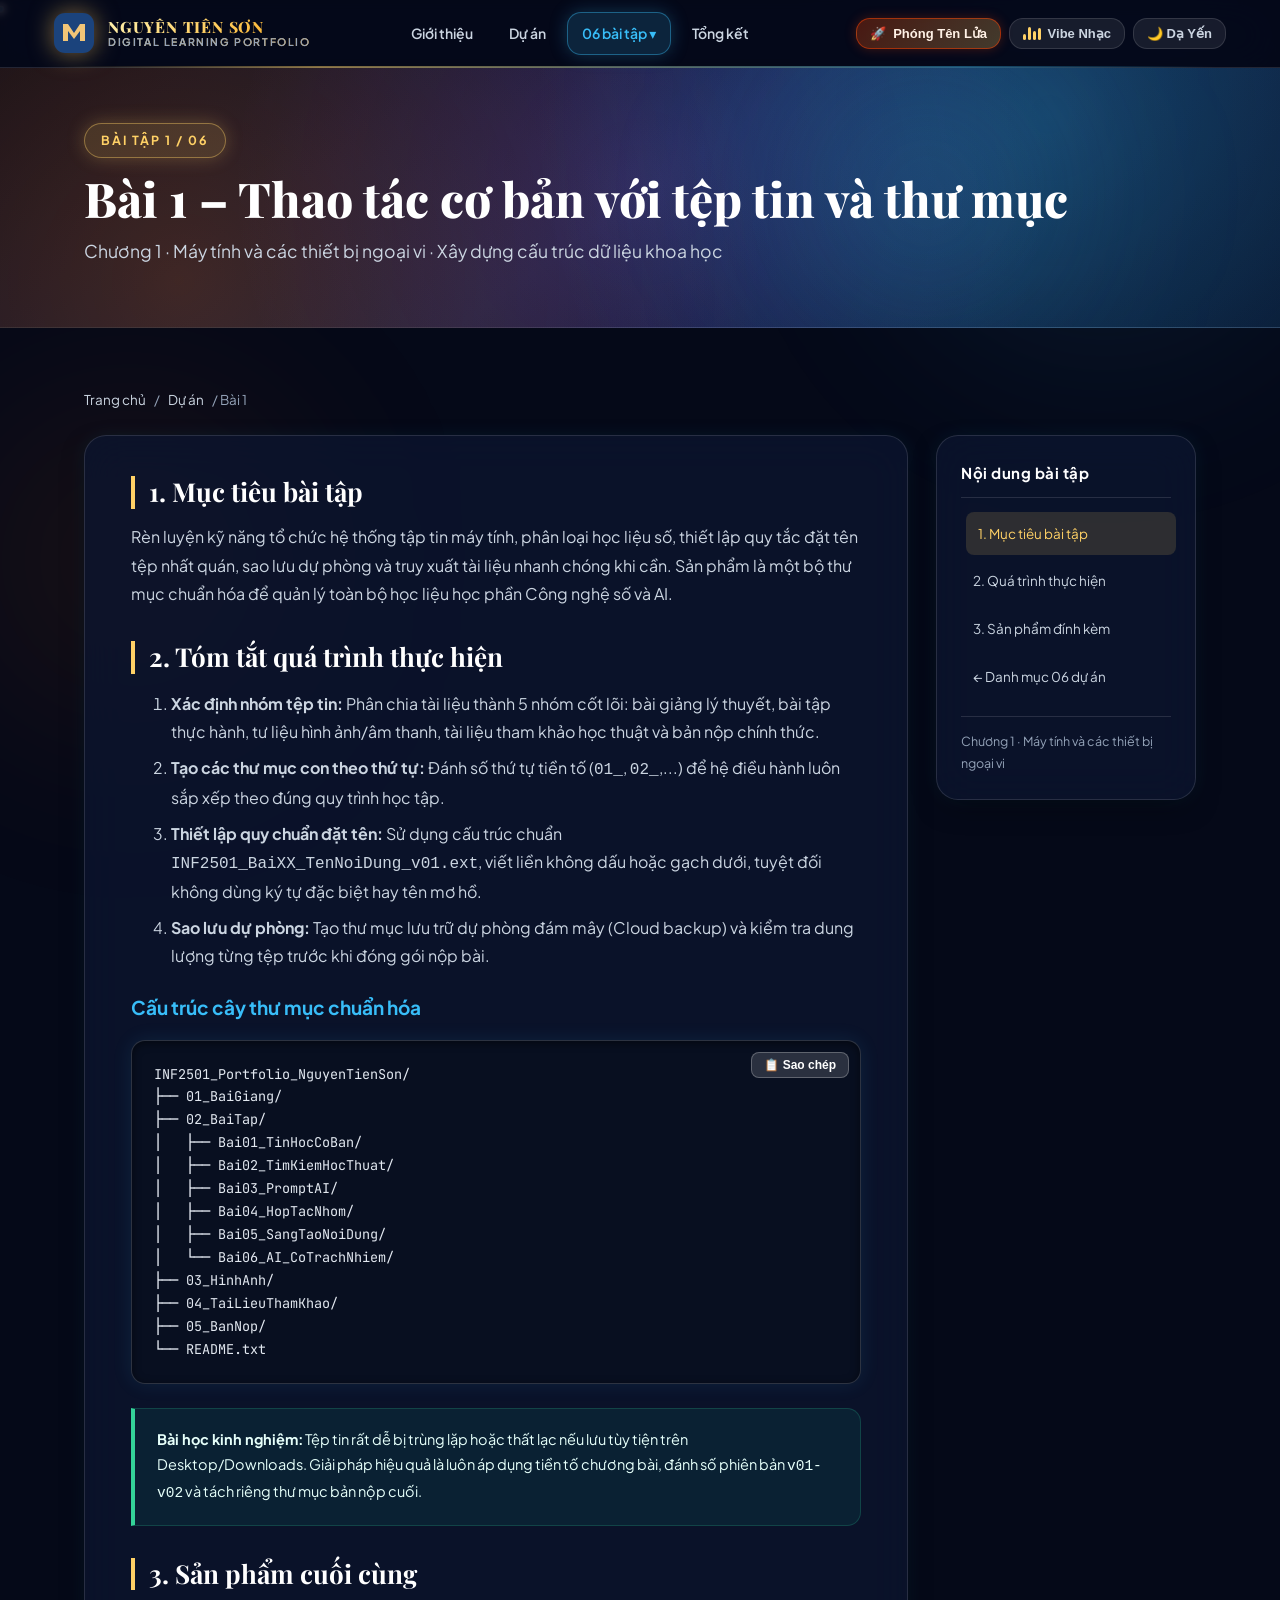
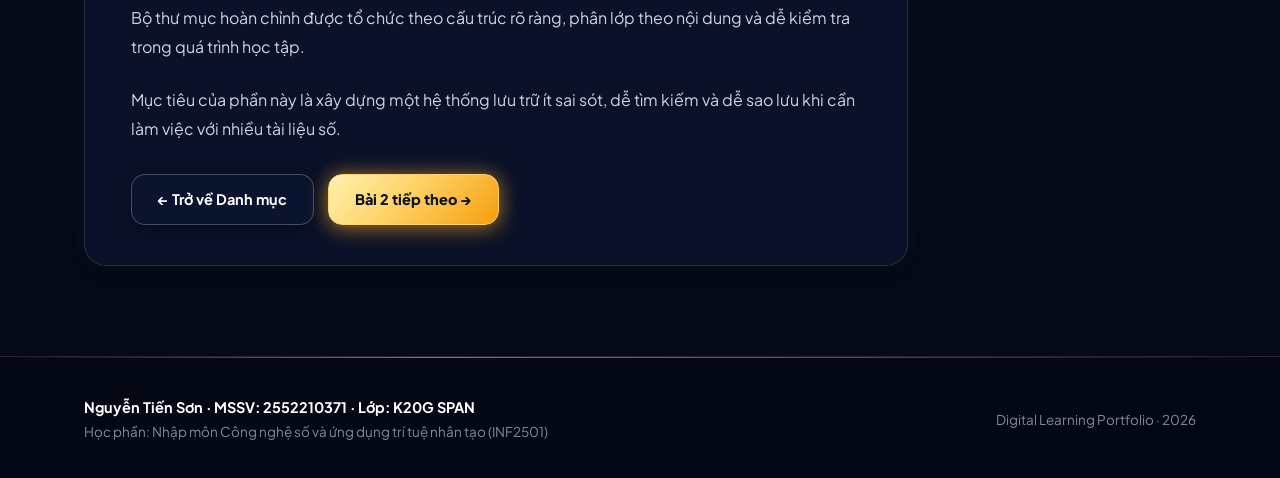
==== commit 4ceacbb4: "Clean portfolio copy and remove stale attachment links" ====
--- a/bai1.html
+++ b/bai1.html
@@ -61,7 +61,7 @@
         <div class="content-shell">
           <article class="content">
             <h2 id="muctieu">1. Mục tiêu bài tập</h2>
-            <p>Rèn luyện kỹ năng tổ chức hệ thống tập tin máy tính, phân loại học liệu số, thiết lập quy tắc đặt tên tệp nhất quán, sao lưu dự phòng và truy xuất tài liệu nhanh chóng khi cần. Sản phẩm là một bộ thư mục mẫu chuẩn hóa để quản lý toàn bộ học liệu học phần Công nghệ số và AI.</p>
+            <p>Rèn luyện kỹ năng tổ chức hệ thống tập tin máy tính, phân loại học liệu số, thiết lập quy tắc đặt tên tệp nhất quán, sao lưu dự phòng và truy xuất tài liệu nhanh chóng khi cần. Sản phẩm là một bộ thư mục chuẩn hóa để quản lý toàn bộ học liệu học phần Công nghệ số và AI.</p>
 
             <h2 id="quatrinh">2. Tóm tắt quá trình thực hiện</h2>
             <ol>
@@ -91,9 +91,9 @@
             </div>
 
             <h2 id="sanpham">3. Sản phẩm cuối cùng</h2>
-            <p>Bộ thư mục mẫu hoàn chỉnh đã được chuẩn hóa lại theo cấu trúc phân lớp rõ ràng và dễ kiểm tra.</p>
+            <p>Bộ thư mục hoàn chỉnh được tổ chức theo cấu trúc rõ ràng, phân lớp theo nội dung và dễ kiểm tra trong quá trình học tập.</p>
 
-            <p style="margin: 24px 0;">Tệp mẫu bài 1 đã được gỡ khỏi kho tài liệu công khai.</p>
+            <p style="margin: 24px 0;">Mục tiêu của phần này là xây dựng một hệ thống lưu trữ ít sai sót, dễ tìm kiếm và dễ sao lưu khi cần làm việc với nhiều tài liệu số.</p>
 
             <div class="actions">
               <a class="btn" href="projects.html">← Trở về Danh mục</a>
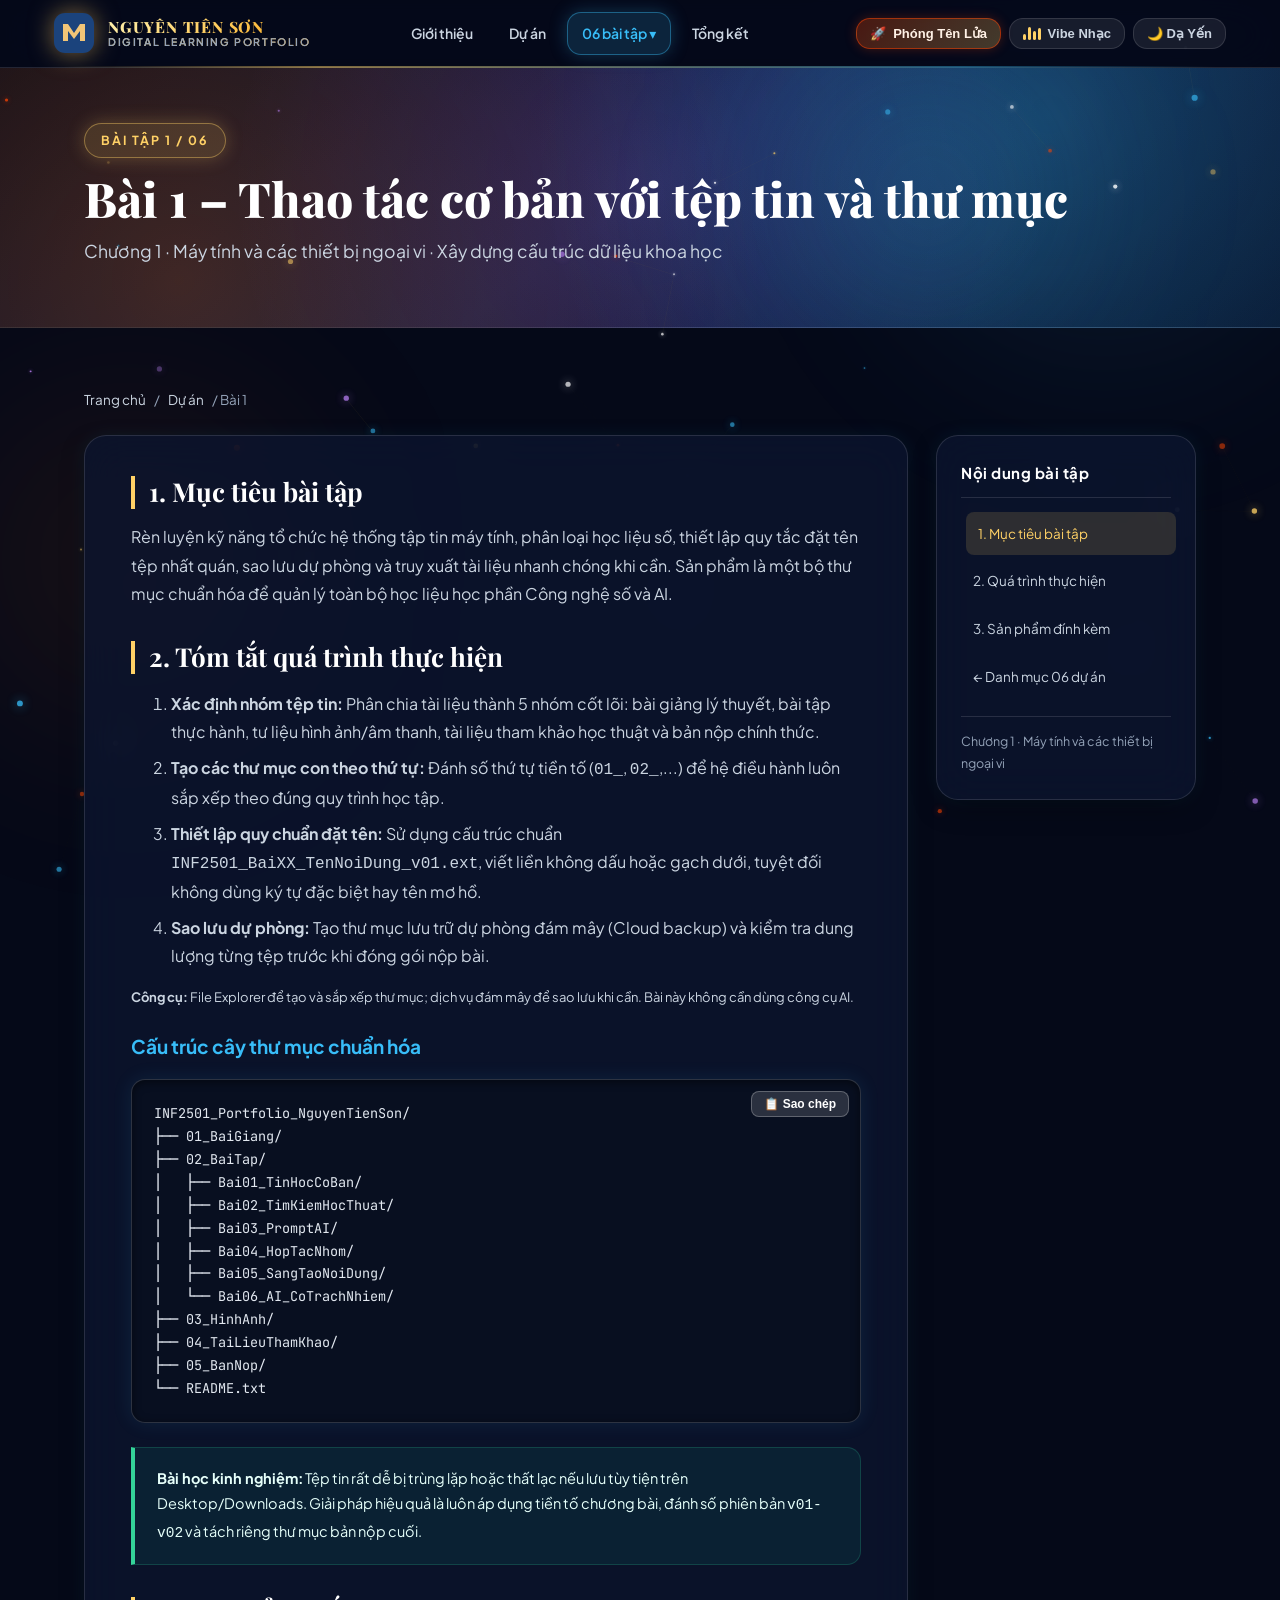
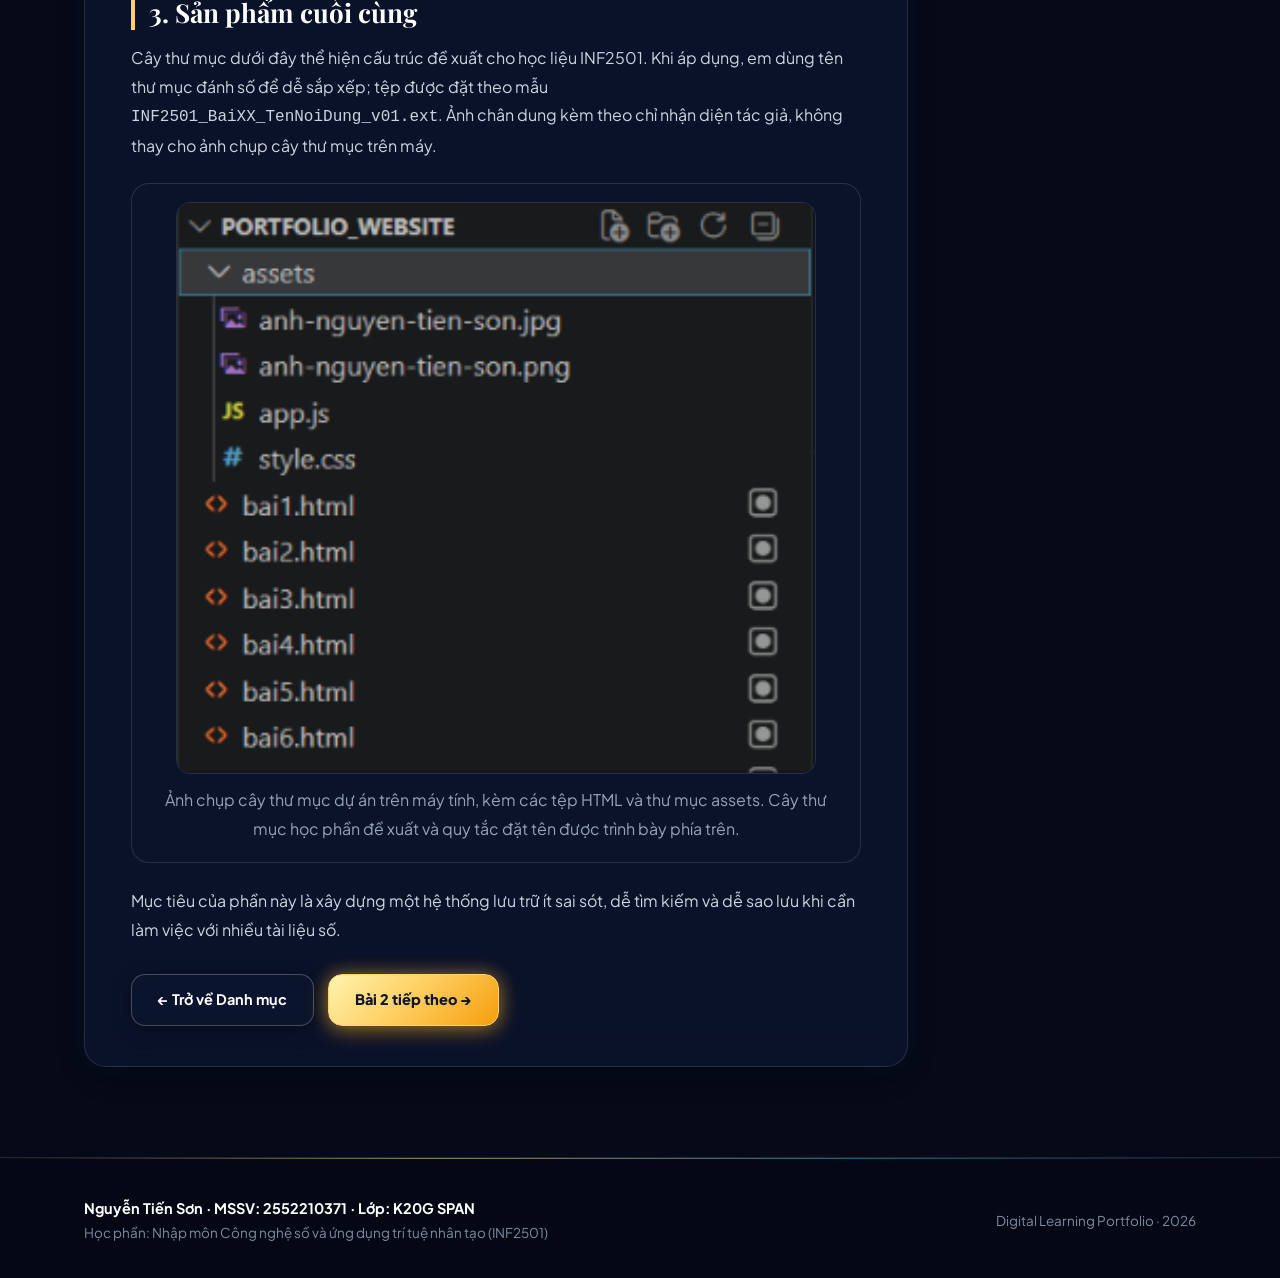
==== commit 832c3ccf: "Add portfolio evidence screenshots and refinements" ====
--- a/bai1.html
+++ b/bai1.html
@@ -70,6 +70,7 @@
               <li><strong>Thiết lập quy chuẩn đặt tên:</strong> Sử dụng cấu trúc chuẩn <code>INF2501_BaiXX_TenNoiDung_v01.ext</code>, viết liền không dấu hoặc gạch dưới, tuyệt đối không dùng ký tự đặc biệt hay tên mơ hồ.</li>
               <li><strong>Sao lưu dự phòng:</strong> Tạo thư mục lưu trữ dự phòng đám mây (Cloud backup) và kiểm tra dung lượng từng tệp trước khi đóng gói nộp bài.</li>
             </ol>
+            <p class="small"><strong>Công cụ:</strong> File Explorer để tạo và sắp xếp thư mục; dịch vụ đám mây để sao lưu khi cần. Bài này không cần dùng công cụ AI.</p>
 
             <h3>Cấu trúc cây thư mục chuẩn hóa</h3>
             <pre>INF2501_Portfolio_NguyenTienSon/
@@ -91,7 +92,12 @@
             </div>
 
             <h2 id="sanpham">3. Sản phẩm cuối cùng</h2>
-            <p>Bộ thư mục hoàn chỉnh được tổ chức theo cấu trúc rõ ràng, phân lớp theo nội dung và dễ kiểm tra trong quá trình học tập.</p>
+            <p>Cây thư mục dưới đây thể hiện cấu trúc đề xuất cho học liệu INF2501. Khi áp dụng, em dùng tên thư mục đánh số để dễ sắp xếp; tệp được đặt theo mẫu <code>INF2501_BaiXX_TenNoiDung_v01.ext</code>. Ảnh chân dung kèm theo chỉ nhận diện tác giả, không thay cho ảnh chụp cây thư mục trên máy.</p>
+
+            <div style="margin: 22px 0; padding: 18px; border: 1px solid var(--line); border-radius: 18px; background: rgba(15, 23, 42, 0.45);">
+              <img src="assets/image.png" alt="Ảnh chụp cây thư mục và các tệp trong dự án Portfolio_Website" style="width: 100%; max-width: 640px; display: block; margin: 0 auto 12px; border-radius: 14px; border: 1px solid rgba(255,255,255,0.12);">
+              <p style="margin: 0; text-align: center; color: var(--text-muted);">Ảnh chụp cây thư mục dự án trên máy tính, kèm các tệp HTML và thư mục assets. Cây thư mục học phần đề xuất và quy tắc đặt tên được trình bày phía trên.</p>
+            </div>
 
             <p style="margin: 24px 0;">Mục tiêu của phần này là xây dựng một hệ thống lưu trữ ít sai sót, dễ tìm kiếm và dễ sao lưu khi cần làm việc với nhiều tài liệu số.</p>
 
--- a/assets/style.css
+++ b/assets/style.css
@@ -1434,6 +1434,36 @@
 .content li {
   margin: 8px 0;
   color: var(--text-sub);
+}
+
+.evidence-gallery {
+  display: grid;
+  grid-template-columns: repeat(2, minmax(0, 1fr));
+  gap: 16px;
+  margin: 20px 0 28px;
+}
+
+.evidence-gallery figure {
+  min-width: 0;
+  margin: 0;
+  padding: 10px;
+  border: 1px solid var(--line);
+  border-radius: var(--radius-md);
+  background: rgba(15, 23, 42, 0.42);
+}
+
+.evidence-gallery img {
+  display: block;
+  width: 100%;
+  height: auto;
+  border-radius: 9px;
+}
+
+.evidence-gallery figcaption {
+  margin-top: 9px;
+  color: var(--text-muted);
+  font-size: 13px;
+  line-height: 1.55;
 }
 
 /* Tables */
@@ -2016,7 +2046,7 @@
     margin-top: -20px;
   }
 
-  .grid, .two, .project-links {
+  .grid, .two, .project-links, .evidence-gallery {
     grid-template-columns: 1fr;
   }
 
